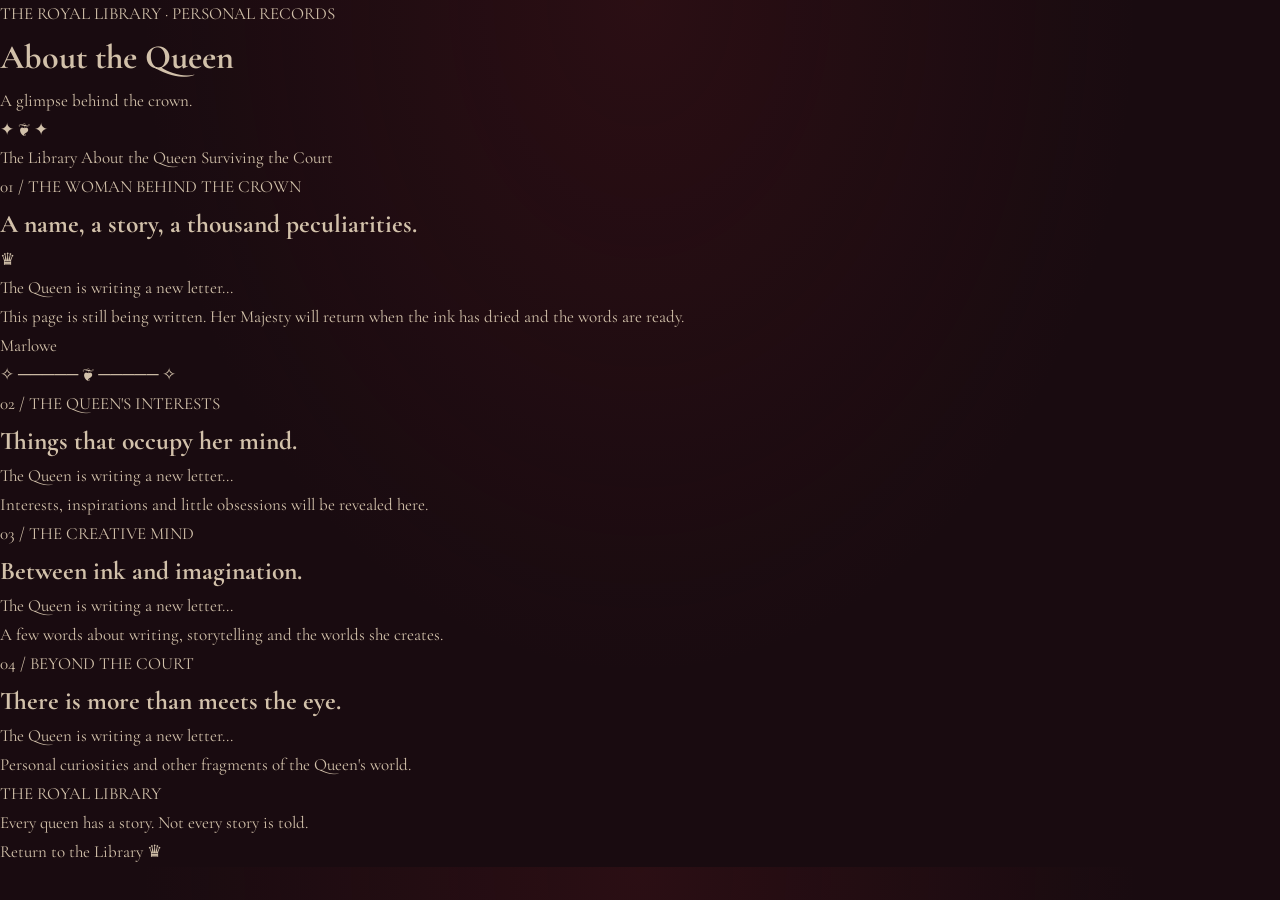
==== about.html @ 5e24bbdb "Update about.html" ====
<!DOCTYPE html>
<html lang="en">
<head>
  <meta charset="UTF-8">
  <meta name="viewport" content="width=device-width, initial-scale=1.0">
  <title>About the Queen | The Royal Library</title>
  <link rel="stylesheet" href="style.css">
</head>

<body>

<main class="royal-page">

  <header class="royal-header">
    <span class="royal-eyebrow">THE ROYAL LIBRARY · PERSONAL RECORDS</span>
    <h1>About the Queen</h1>
    <p>A glimpse behind the crown.</p>
    <span class="royal-ornament">✦ ❦ ✦</span>
  </header>

  <nav class="royal-navigation">
    <a href="index.html">The Library</a>
    <a href="about.html" class="current">About the Queen</a>
    <a href="surviving-the-court.html">Surviving the Court</a>
  </nav>

  <section class="royal-section queen-intro">
    <span class="royal-label">01 / THE WOMAN BEHIND THE CROWN</span>
    <h2>A name, a story, a thousand peculiarities.</h2>

    <div class="royal-letter">
      <span class="letter-mark">♛</span>

      <p class="letter-placeholder">
        The Queen is writing a new letter...
      </p>

      <p class="placeholder-note">
        This page is still being written. Her Majesty will return
        when the ink has dried and the words are ready.
      </p>

      <span class="royal-signature">Marlowe</span>
    </div>
  </section>

  <div class="royal-divider">✧ ───── ❦ ───── ✧</div>

  <section class="royal-section">
    <span class="royal-label">02 / THE QUEEN'S INTERESTS</span>
    <h2>Things that occupy her mind.</h2>

    <div class="royal-placeholder-card">
      <p>The Queen is writing a new letter...</p>
      <span>Interests, inspirations and little obsessions will be revealed here.</span>
    </div>
  </section>

  <section class="royal-section">
    <span class="royal-label">03 / THE CREATIVE MIND</span>
    <h2>Between ink and imagination.</h2>

    <div class="royal-placeholder-card">
      <p>The Queen is writing a new letter...</p>
      <span>A few words about writing, storytelling and the worlds she creates.</span>
    </div>
  </section>

  <section class="royal-section">
    <span class="royal-label">04 / BEYOND THE COURT</span>
    <h2>There is more than meets the eye.</h2>

    <div class="royal-placeholder-card">
      <p>The Queen is writing a new letter...</p>
      <span>Personal curiosities and other fragments of the Queen's world.</span>
    </div>
  </section>

  <footer class="royal-footer">
    <span>THE ROYAL LIBRARY</span>
    <p>Every queen has a story. Not every story is told.</p>
    <a href="index.html">Return to the Library ♛</a>
  </footer>

</main>

</body>
</html>
---- style.css ----
@import url('https://fonts.googleapis.com/css2?family=Cormorant+Garamond:wght@400;500;600;700&family=Playfair+Display:ital,wght@0,500;0,600;0,700;1,500&display=swap');

:root {
  --black: #190b10;
  --dark: #241017;
  --burgundy: #451c25;
  --wine: #6b2935;
  --gold: #c6a46b;
  --antique-gold: #9b7650;
  --parchment: #d2c1aa;
  --muted: #a99685;
  --line: rgba(198, 164, 107, 0.28);
}

* {
  box-sizing: border-box;
  margin: 0;
  padding: 0;
}

html {
  scroll-behavior: smooth;
}

body {
  background:
    radial-gradient(ellipse at top, rgba(105, 25, 32, 0.22), transparent 55%),
    var(--black);
  color: var(--parchment);
  font-family: 'Cormorant Garamond', Georgia, serif;
  font-size: 17px;
  line-height: 1.7;
}

a {
  color: inherit;
  text-decoration: none;
}

.page-frame {
  width: min(1120px, calc(100% - 40px));
  margin: 0 auto;
  border-left: 1px solid rgba(198, 164, 107, 0.08);
  border-right: 1px solid rgba(198, 164, 107, 0.08);
  min-height: 100vh;
}

/* HEADER */

.site-header {
  min-height: 76px;
  padding: 18px 5%;
  display: flex;
  justify-content: space-between;
  align-items: center;
  border-bottom: 1px solid var(--line);
  gap: 20px;
}

.brand {
  display: flex;
  align-items: center;
  gap: 10px;
  color: var(--gold);
  font-family: 'Playfair Display', serif;
  font-size: 12px;
  letter-spacing: 2px;
}

.brand-symbol {
  font-size: 24px;
}

.main-nav {
  display: flex;
  align-items: center;
  gap: 28px;
}

.main-nav a {
  color: var(--muted);
  font-size: 13px;
  letter-spacing: 1px;
  transition: color 0.25s ease;
}

.main-nav a:hover {
  color: var(--gold);
}

.menu-toggle {
  display: none;
  background: none;
  border: 1px solid var(--line);
  color: var(--gold);
  padding: 5px 10px;
  font-size: 18px;
  cursor: pointer;
}

/* HERO */

.hero {
  text-align: center;
  padding: 110px 24px 95px;
  background:
    linear-gradient(rgba(25, 11, 16, 0.35), rgba(25, 11, 16, 0.9)),
    radial-gradient(ellipse at center, #54212d 0%, #241017 55%, #190b10 100%);
  border-bottom: 1px solid var(--line);
}

.hero-ornament {
  color: var(--gold);
  font-size: 27px;
  margin-bottom: 18px;
}

.eyebrow {
  color: var(--antique-gold);
  font-size: 10px;
  letter-spacing: 3px;
  text-transform: uppercase;
}

.hero h1 {
  color: var(--parchment);
  font-family: 'Playfair Display', Georgia, serif;
  font-size: clamp(42px, 8vw, 76px);
  font-weight: 500;
  line-height: 1.2;
  margin: 18px 0;
}

.hero h1 span {
  color: var(--gold);
  font-style: italic;
}

.ornamental-divider {
  display: flex;
  align-items: center;
  justify-content: center;
  gap: 15px;
  color: var(--gold);
  margin: 22px auto;
}

.ornamental-divider span {
  width: 65px;
  height: 1px;
  background: var(--antique-gold);
}

.hero-description {
  max-width: 490px;
  margin: 0 auto 28px;
  color: var(--muted);
  font-size: 19px;
  font-style: italic;
}

.gold-button {
  display: inline-block;
  padding: 11px 25px;
  border: 1px solid var(--antique-gold);
  color: var(--gold);
  font-size: 11px;
  letter-spacing: 2px;
  text-transform: uppercase;
  transition: all 0.3s ease;
}

.gold-button:hover {
  background: var(--burgundy);
  border-color: var(--gold);
}

.hero-footnote {
  margin-top: 48px;
  color: var(--antique-gold);
  font-size: 9px;
  letter-spacing: 3px;
}

/* GENERAL SECTIONS */

.intro-section,
.collections-section {
  padding: 85px 7%;
}

.section-heading {
  text-align: center;
  margin-bottom: 32px;
}

.section-heading h2 {
  color: var(--parchment);
  font-family: 'Playfair Display', Georgia, serif;
  font-size: clamp(30px, 5vw, 43px);
  font-weight: 500;
  margin-top: 10px;
}

.section-heading h2 em {
  color: var(--gold);
}

.section-heading > p {
  color: var(--muted);
  font-size: 15px;
  font-style: italic;
  margin-top: 8px;
}

.intro-copy {
  max-width: 660px;
  margin: 0 auto 16px;
  text-align: center;
  font-size: 18px;
}

.muted-copy {
  color: var(--muted);
  font-size: 16px;
  font-style: italic;
}

.collections-section {
  border-top: 1px solid var(--line);
  background: rgba(69, 28, 37, 0.09);
}

.collection-grid {
  display: grid;
  grid-template-columns: repeat(2, minmax(0, 1fr));
  gap: 35px;
  max-width: 850px;
  margin: 45px auto 0;
}

.collection-card {
  background: rgba(36, 16, 23, 0.85);
  border: 1px solid var(--line);
  transition: transform 0.3s ease, border-color 0.3s ease;
}

.collection-card:hover {
  transform: translateY(-5px);
  border-color: var(--antique-gold);
}

.cover-link {
  display: block;
  padding: 15px 15px 0;
}

.collection-cover {
  position: relative;
  overflow: hidden;
  aspect-ratio: 4 / 5;
  background: linear-gradient(145deg, #5b2631, #1b0c12 75%);
  border: 1px solid rgba(198, 164, 107, 0.45);
}

.moon-cover {
  background: linear-gradient(145deg, #283040, #241017 75%);
}

.collection-cover img {
  position: absolute;
  inset: 0;
  width: 100%;
  height: 100%;
  object-fit: cover;
  z-index: 2;
}

.cover-placeholder {
  position: absolute;
  inset: 0;
  display: flex;
  flex-direction: column;
  align-items: center;
  justify-content: center;
  text-align: center;
  padding: 20px;
  border: 1px solid rgba(198, 164, 107, 0.22);
  margin: 12px;
}

.cover-ornament {
  color: var(--gold);
  font-size: 27px;
}

.cover-small {
  color: var(--antique-gold);
  font-size: 10px;
  letter-spacing: 4px;
  margin: 20px 0 12px;
}

.cover-title {
  color: var(--parchment);
  font-family: 'Playfair Display', Georgia, serif;
  font-size: clamp(25px, 4vw, 38px);
  line-height: 1.2;
}

.collection-info {
  padding: 22px 23px 25px;
}

.collection-number {
  color: var(--antique-gold);
  font-size: 9px;
  letter-spacing: 2px;
}

.collection-info h3 {
  color: var(--gold);
  font-family: 'Playfair Display', Georgia, serif;
  font-size: 23px;
  font-weight: 500;
  margin: 8px 0;
}

.collection-info p {
  color: var(--muted);
  font-size: 15px;
  min-height: 76px;
}

.text-link {
  display: inline-block;
  margin-top: 18px;
  color: var(--gold);
  font-size: 11px;
  letter-spacing: 1.5px;
  text-transform: uppercase;
}

.text-link span {
  display: inline-block;
  margin-left: 5px;
  transition: transform 0.2s ease;
}

.text-link:hover span {
  transform: translateX(5px);
}

/* CLOSING NOTE */

.archive-note {
  margin: 0 7% 75px;
  padding: 35px 25px;
  text-align: center;
  border-top: 1px solid var(--line);
  border-bottom: 1px solid var(--line);
}

.archive-note p {
  max-width: 600px;
  margin: 15px auto;
  color: var(--muted);
  font-size: 18px;
  font-style: italic;
}

.signature {
  display: block;
  color: var(--gold);
  font-size: 14px;
}

/* FOOTER */

.site-footer {
  padding: 35px 20px;
  border-top: 1px solid var(--line);
  text-align: center;
  background: rgba(0, 0, 0, 0.15);
}

.footer-symbol {
  color: var(--gold);
  font-size: 27px;
}

.site-footer p {
  color: var(--gold);
  font-family: 'Playfair Display', serif;
  font-size: 12px;
  letter-spacing: 3px;
  margin: 7px 0;
}

.site-footer span {
  display: block;
  color: var(--muted);
  font-style: italic;
  font-size: 14px;
}

.site-footer small {
  display: block;
  margin-top: 20px;
  color: var(--antique-gold);
  font-size: 9px;
  letter-spacing: 2px;
}

/* RESPONSIVE */

@media (max-width: 700px) {
  .page-frame {
    width: 100%;
    border: none;
  }

  .site-header {
    position: relative;
    flex-wrap: wrap;
  }

  .menu-toggle {
    display: block;
  }

  .main-nav {
    display: none;
    width: 100%;
    flex-direction: column;
    align-items: flex-start;
    gap: 15px;
    padding: 15px 0 5px;
  }

  .main-nav.open {
    display: flex;
  }

  .hero {
    padding: 80px 20px 65px;
  }

  .intro-section,
  .collections-section {
    padding: 60px 7%;
  }

  .collection-grid {
    grid-template-columns: 1fr;
    max-width: 390px;
    gap: 25px;
  }

  .collection-info p {
    min-height: auto;
  }
}

/* INDIVIDUAL SERIES PAGES */

.series-hero {
  display: grid;
  grid-template-columns: minmax(220px, 0.8fr) 1.2fr;
  align-items: center;
  gap: 55px;
  padding: 75px 9%;
  border-bottom: 1px solid var(--line);
  background: radial-gradient(ellipse at left, rgba(105, 25, 32, 0.22), transparent 70%);
}

.series-cover {
  position: relative;
  aspect-ratio: 3 / 4;
  max-width: 320px;
  width: 100%;
  background: linear-gradient(145deg, #5b2631, #190b10);
  border: 1px solid var(--antique-gold);
  padding: 12px;
  margin: 0 auto;
  overflow: hidden;
}

.series-cover img {
  position: absolute;
  inset: 12px;
  width: calc(100% - 24px);
  height: calc(100% - 24px);
  object-fit: cover;
  z-index: 2;
}

.series-cover-placeholder {
  position: absolute;
  inset: 12px;
  border: 1px solid rgba(198, 164, 107, 0.4);
  display: flex;
  flex-direction: column;
  align-items: center;
  justify-content: center;
  text-align: center;
  padding: 20px;
}

.series-cover-placeholder span {
  color: var(--gold);
  font-size: 26px;
}

.series-cover-placeholder p {
  color: var(--antique-gold);
  letter-spacing: 4px;
  font-size: 10px;
  margin: 25px 0 12px;
}

.series-cover-placeholder h1 {
  color: var(--parchment);
  font-family: 'Playfair Display', serif;
  font-size: clamp(28px, 4vw, 43px);
  line-height: 1.2;
  font-weight: 500;
}

.series-hero-info h2 {
  color: var(--parchment);
  font-family: 'Playfair Display', serif;
  font-size: clamp(34px, 5vw, 50px);
  font-weight: 500;
  line-height: 1.2;
  margin: 14px 0;
}

.series-hero-info h2 em {
  color: var(--gold);
}

.left-divider {
  justify-content: flex-start;
  margin: 22px 0;
}

.series-tagline {
  color: var(--gold);
  font-size: 20px;
  font-style: italic;
  margin-bottom: 15px;
}

.series-hero-info > p:not(.series-tagline) {
  color: var(--muted);
  font-size: 17px;
}

.series-meta {
  border-top: 1px solid var(--line);
  border-bottom: 1px solid var(--line);
  padding: 12px 0;
  margin: 24px 0 10px;
  color: var(--parchment);
  font-size: 13px;
}

.series-meta span {
  display: block;
  color: var(--antique-gold);
  font-size: 9px;
  letter-spacing: 2px;
  margin-bottom: 5px;
}

.lore-section {
  padding: 80px 9%;
  border-bottom: 1px solid var(--line);
}

.lore-content {
  max-width: 740px;
  margin: 0 auto;
}

.lore-content h3 {
  color: var(--gold);
  font-family: 'Playfair Display', serif;
  font-size: 24px;
  font-weight: 500;
  margin: 35px 0 12px;
}

.lore-content p {
  color: var(--parchment);
  margin-bottom: 17px;
  font-size: 17px;
}

.lore-content blockquote {
  border-left: 2px solid var(--antique-gold);
  margin: 35px 0;
  padding: 15px 22px;
  color: var(--gold);
  font-size: 20px;
  font-style: italic;
  background: rgba(105, 25, 32, 0.12);
}

.lore-list {
  padding-left: 22px;
  color: var(--muted);
}

.lore-list li {
  margin-bottom: 8px;
}

.characters-section {
  padding: 80px 8%;
  border-bottom: 1px solid var(--line);
}

.character-grid {
  display: grid;
  grid-template-columns: repeat(2, minmax(0, 1fr));
  gap: 25px;
  max-width: 760px;
  margin: 40px auto 0;
}

.character-card {
  display: grid;
  grid-template-columns: 110px 1fr;
  gap: 16px;
  padding: 15px;
  border: 1px solid var(--line);
  background: rgba(36, 16, 23, 0.7);
}

.character-image {
  position: relative;
  min-height: 150px;
  background: linear-gradient(145deg, #54212d, #190b10);
  border: 1px solid var(--antique-gold);
  display: flex;
  align-items: center;
  justify-content: center;
  overflow: hidden;
}

.character-image img {
  position: absolute;
  inset: 0;
  width: 100%;
  height: 100%;
  object-fit: cover;
  z-index: 2;
}

.character-image span {
  color: var(--gold);
  font-size: 28px;
}

.character-details h3 {
  color: var(--gold);
  font-family: 'Playfair Display', serif;
  font-size: 19px;
  font-weight: 500;
  margin: 5px 0;
}

.character-details p {
  color: var(--muted);
  font-size: 14px;
  line-height: 1.5;
}

.character-details .text-link {
  font-size: 9px;
  margin-top: 10px;
}

.back-to-library {
  padding: 45px 20px;
  text-align: center;
}

@media (max-width: 750px) {
  .series-hero {
    grid-template-columns: 1fr;
    gap: 35px;
    padding: 55px 8%;
  }

  .series-cover {
    max-width: 260px;
  }

  .series-hero-info {
    text-align: center;
  }

  .left-divider {
    justify-content: center;
  }

  .character-grid {
    grid-template-columns: 1fr;
  }
}

@media (max-width: 420px) {
  .character-card {
    grid-template-columns: 90px 1fr;
    gap: 12px;
    padding: 10px;
  }
}
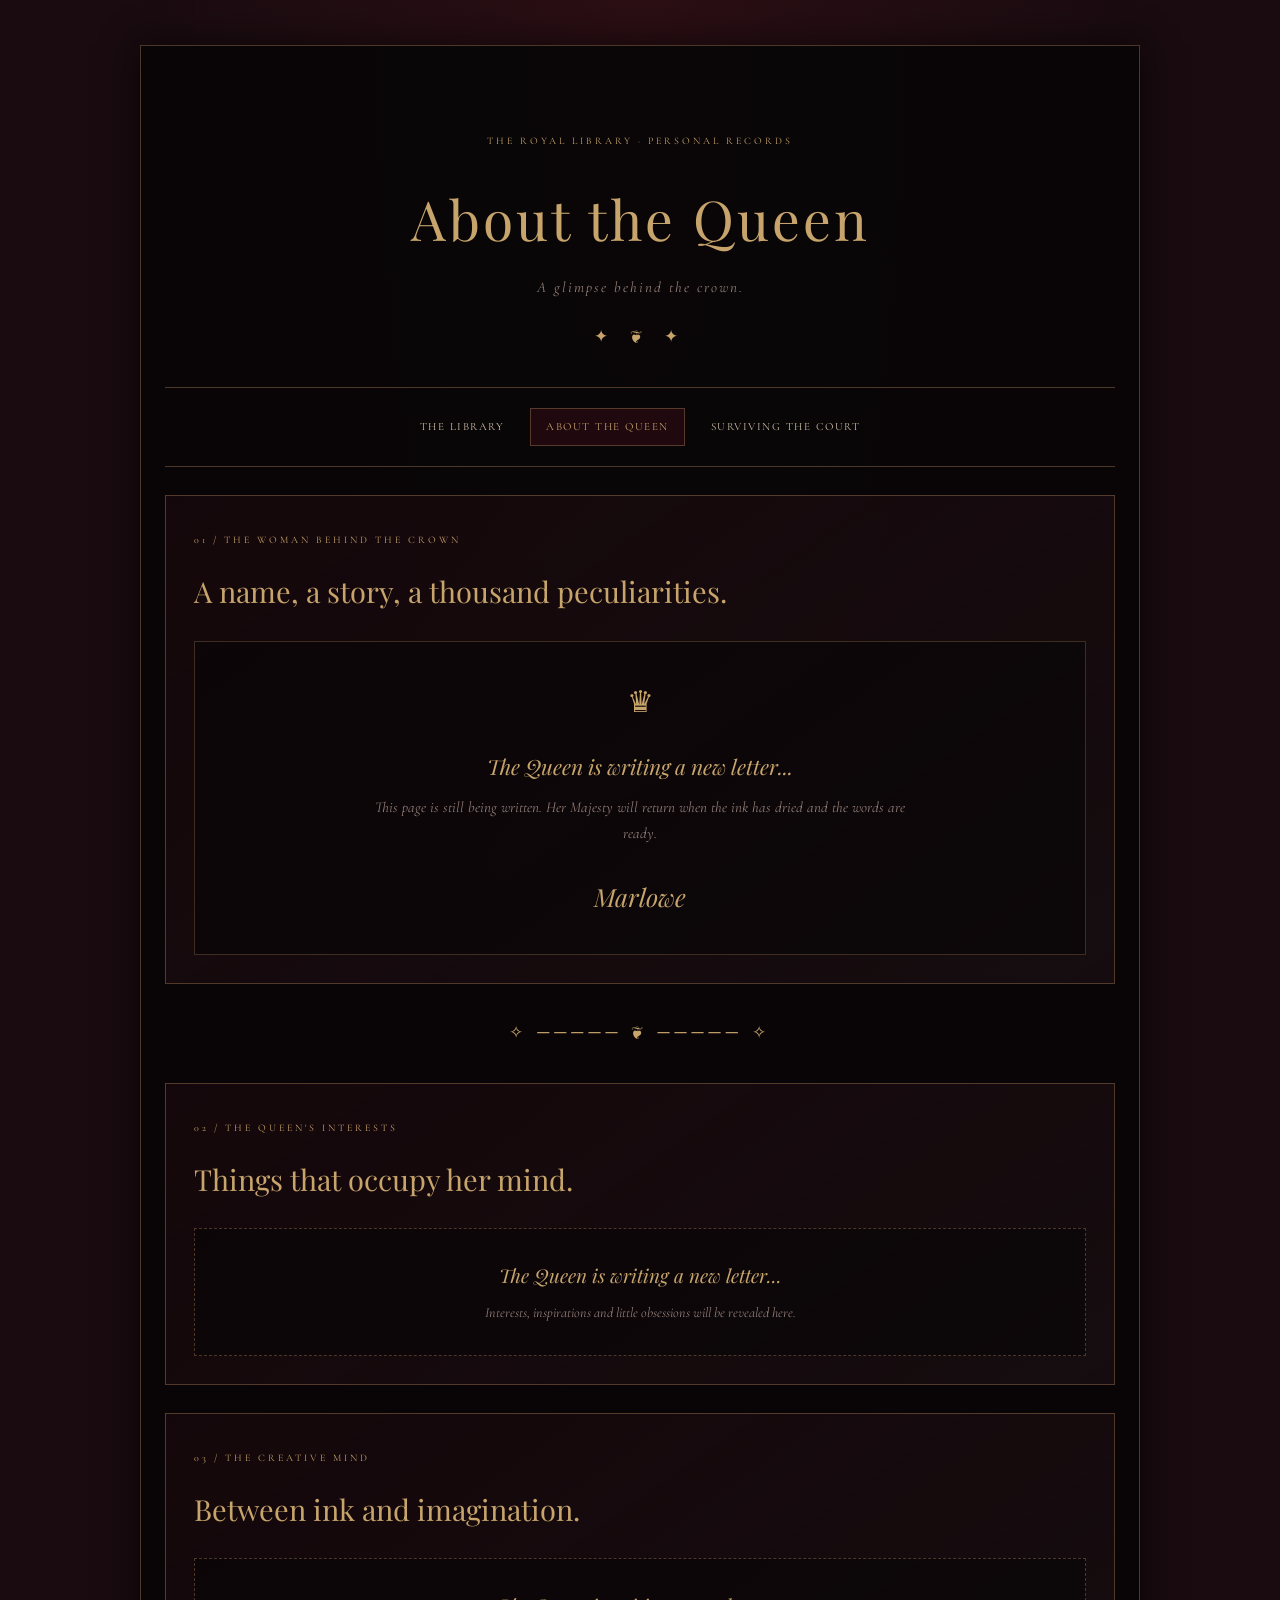
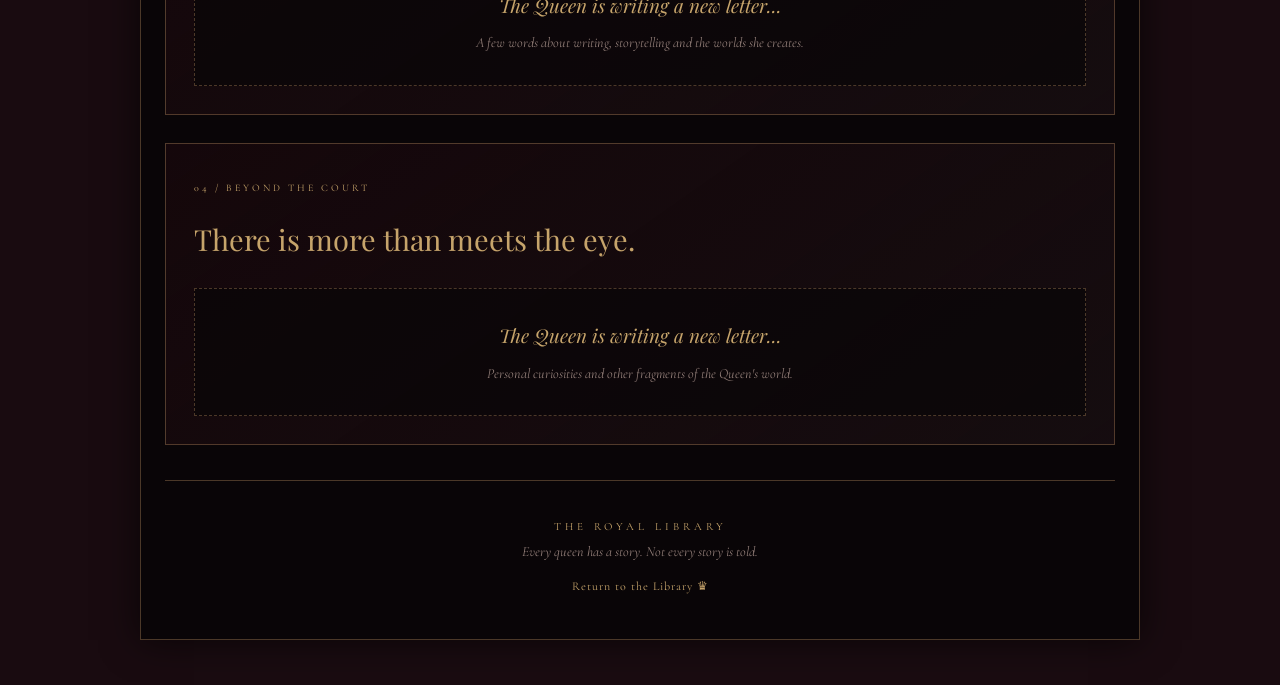
==== commit b6df54e4: "Update about.html" ====
--- a/about.html
+++ b/about.html
@@ -1,4 +1,3 @@
-
 <!DOCTYPE html>
 <html lang="en">
 <head>
--- a/style.css
+++ b/style.css
@@ -721,3 +721,248 @@
   }
 }
 
+
+/* =========================================
+   ROYAL LIBRARY — ADDITIONAL PAGES
+   About the Queen & Surviving the Court
+========================================= */
+
+.royal-page {
+  --royal-bg: #090607;
+  --royal-card: #160d10;
+  --royal-wine: #4a101b;
+  --royal-border: rgba(155, 118, 80, 0.45);
+  --royal-gold: #c6a46b;
+  --royal-text: #d2c1aa;
+  --royal-muted: #927e78;
+
+  max-width: 1000px;
+  width: 92%;
+  margin: 45px auto;
+  padding: 24px;
+  background: rgba(9, 6, 7, 0.96);
+  border: 1px solid var(--royal-border);
+  box-shadow: 0 0 35px rgba(0, 0, 0, 0.65);
+  color: var(--royal-text);
+  font-family: "Cormorant Garamond", Georgia, serif;
+}
+
+.royal-header {
+  text-align: center;
+  padding: 55px 15px 35px;
+  border-bottom: 1px solid var(--royal-border);
+}
+
+.royal-eyebrow,
+.royal-label {
+  color: var(--royal-gold);
+  font-size: 10px;
+  letter-spacing: 3px;
+  text-transform: uppercase;
+}
+
+.royal-header h1 {
+  color: var(--royal-gold);
+  font-family: "Playfair Display", Georgia, serif;
+  font-size: clamp(32px, 6vw, 55px);
+  font-weight: 400;
+  letter-spacing: 3px;
+  margin: 18px 0 10px;
+}
+
+.royal-header > p {
+  color: var(--royal-muted);
+  font-size: 15px;
+  font-style: italic;
+  letter-spacing: 2px;
+}
+
+.royal-ornament {
+  display: block;
+  margin-top: 22px;
+  color: var(--royal-gold);
+  letter-spacing: 9px;
+}
+
+.royal-navigation {
+  display: flex;
+  justify-content: center;
+  flex-wrap: wrap;
+  gap: 10px;
+  padding: 20px 5px;
+  border-bottom: 1px solid var(--royal-border);
+}
+
+.royal-navigation a {
+  padding: 9px 15px;
+  color: var(--royal-text);
+  border: 1px solid transparent;
+  font-size: 11px;
+  letter-spacing: 1.5px;
+  text-transform: uppercase;
+  text-decoration: none;
+  transition: 0.3s ease;
+}
+
+.royal-navigation a:hover,
+.royal-navigation a.current {
+  color: var(--royal-gold);
+  border-color: var(--royal-border);
+  background: rgba(74, 16, 27, 0.35);
+}
+
+.royal-section {
+  margin: 28px 0;
+  padding: 28px;
+  background: linear-gradient(
+    145deg,
+    rgba(74, 16, 27, 0.18),
+    rgba(22, 13, 16, 0.92)
+  );
+  border: 1px solid var(--royal-border);
+}
+
+.royal-section h2 {
+  color: var(--royal-gold);
+  font-family: "Playfair Display", Georgia, serif;
+  font-size: clamp(21px, 4vw, 29px);
+  font-weight: 400;
+  margin: 14px 0 24px;
+}
+
+.royal-letter {
+  position: relative;
+  padding: 35px 25px;
+  border: 1px solid rgba(155, 118, 80, 0.35);
+  background: rgba(9, 6, 7, 0.65);
+  text-align: center;
+}
+
+.letter-mark {
+  display: block;
+  color: var(--royal-gold);
+  font-size: 30px;
+  margin-bottom: 22px;
+}
+
+.letter-placeholder {
+  color: var(--royal-gold);
+  font-family: "Playfair Display", Georgia, serif;
+  font-size: 21px;
+  font-style: italic;
+  line-height: 1.6;
+}
+
+.placeholder-note {
+  max-width: 550px;
+  margin: 12px auto;
+  color: var(--royal-muted);
+  font-size: 15px;
+  font-style: italic;
+  line-height: 1.7;
+}
+
+.royal-signature {
+  display: block;
+  margin-top: 30px;
+  color: var(--royal-gold);
+  font-family: "Playfair Display", Georgia, serif;
+  font-size: 25px;
+  font-style: italic;
+}
+
+.royal-placeholder-card {
+  padding: 30px 20px;
+  text-align: center;
+  background: rgba(9, 6, 7, 0.65);
+  border: 1px dashed var(--royal-border);
+}
+
+.royal-placeholder-card p {
+  color: var(--royal-gold);
+  font-family: "Playfair Display", Georgia, serif;
+  font-size: 19px;
+  font-style: italic;
+}
+
+.royal-placeholder-card span {
+  display: block;
+  margin-top: 10px;
+  color: var(--royal-muted);
+  font-size: 14px;
+  font-style: italic;
+}
+
+.royal-divider {
+  margin: 35px 0;
+  color: var(--royal-gold);
+  text-align: center;
+  letter-spacing: 5px;
+}
+
+.final-warning {
+  border-color: rgba(155, 40, 50, 0.45);
+}
+
+.royal-footer {
+  padding: 30px 10px 15px;
+  margin-top: 35px;
+  border-top: 1px solid var(--royal-border);
+  text-align: center;
+}
+
+.royal-footer span {
+  color: var(--royal-gold);
+  font-size: 11px;
+  letter-spacing: 4px;
+}
+
+.royal-footer p {
+  color: var(--royal-muted);
+  font-size: 14px;
+  font-style: italic;
+}
+
+.royal-footer a {
+  display: inline-block;
+  margin-top: 12px;
+  color: var(--royal-gold);
+  font-size: 12px;
+  text-decoration: none;
+  letter-spacing: 1px;
+  transition: 0.3s ease;
+}
+
+.royal-footer a:hover {
+  color: var(--royal-text);
+  text-shadow: 0 0 10px rgba(198, 164, 107, 0.4);
+}
+
+@media (max-width: 600px) {
+  .royal-page {
+    width: 96%;
+    margin: 20px auto;
+    padding: 10px;
+  }
+
+  .royal-header {
+    padding: 35px 10px 25px;
+  }
+
+  .royal-section {
+    padding: 18px 14px;
+  }
+
+  .royal-letter {
+    padding: 25px 14px;
+  }
+
+  .royal-navigation {
+    gap: 4px;
+  }
+
+  .royal-navigation a {
+    padding: 8px;
+    font-size: 9px;
+  }
+}
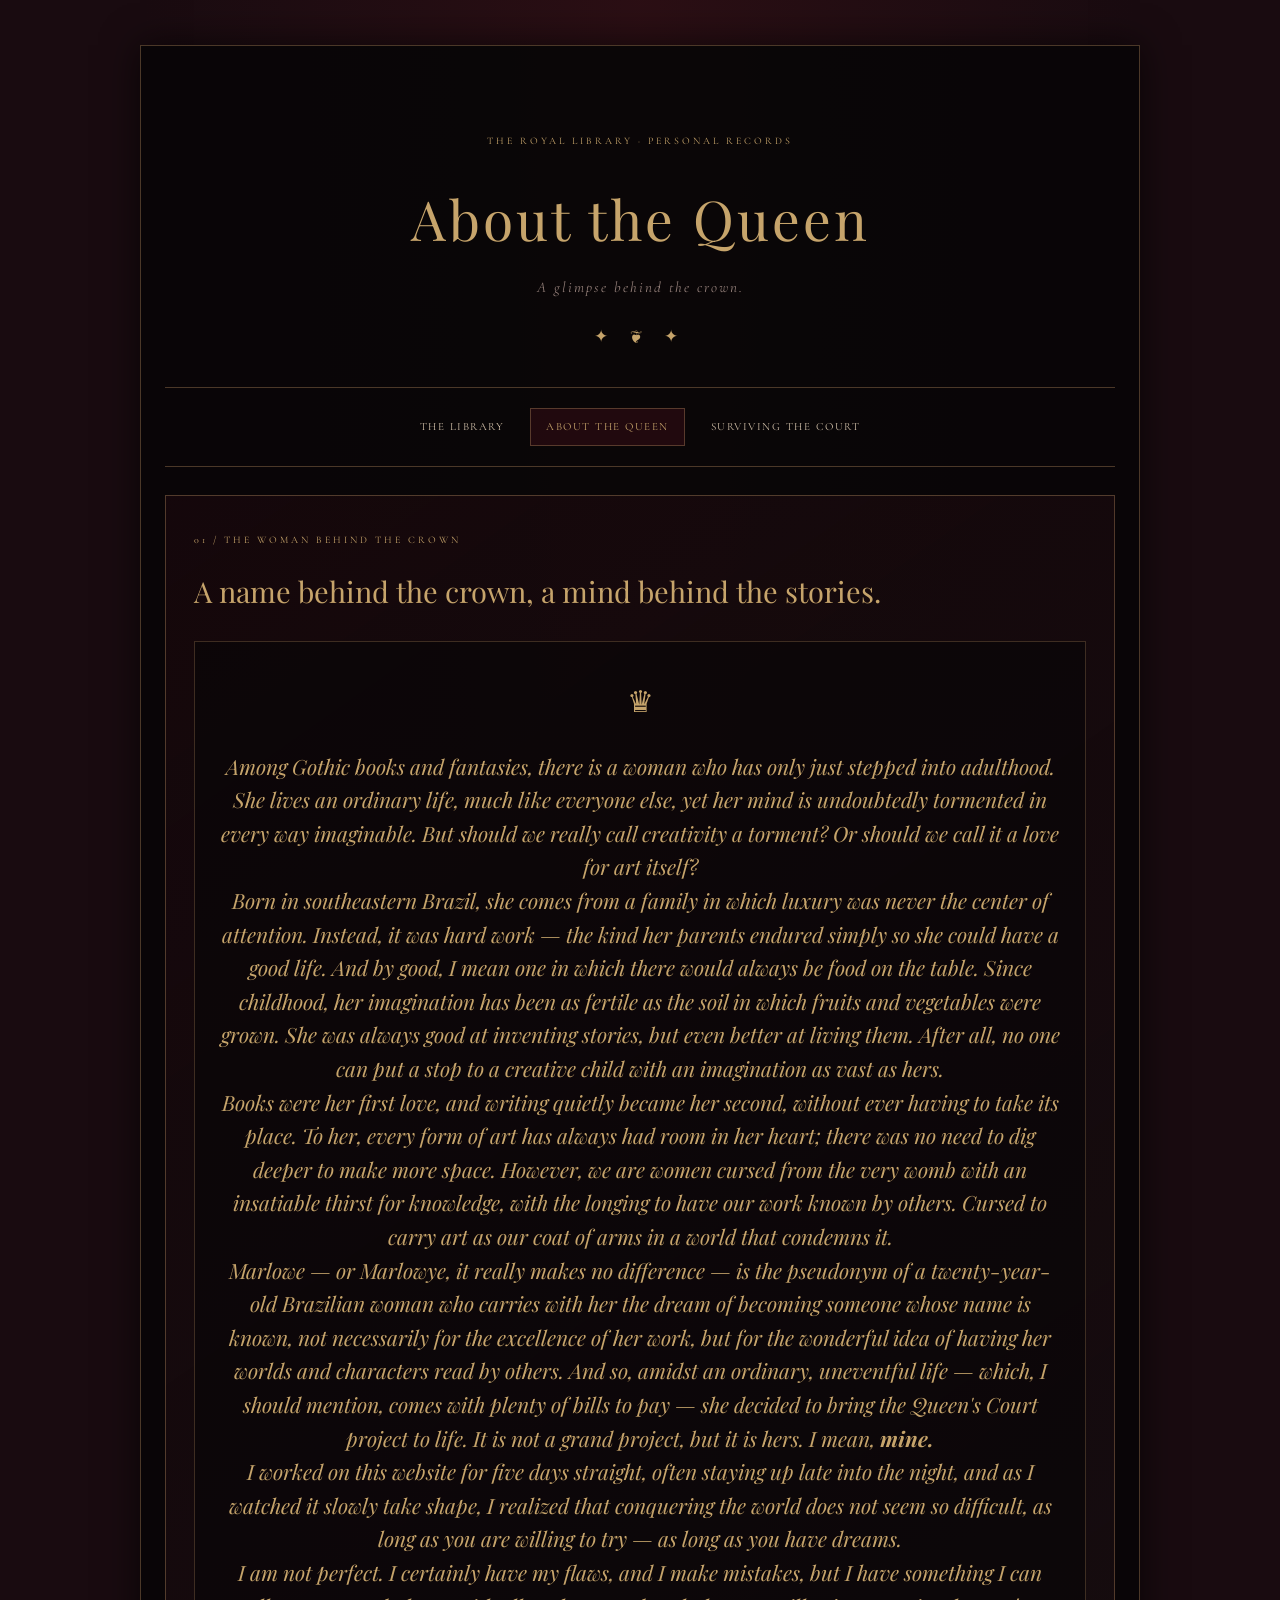
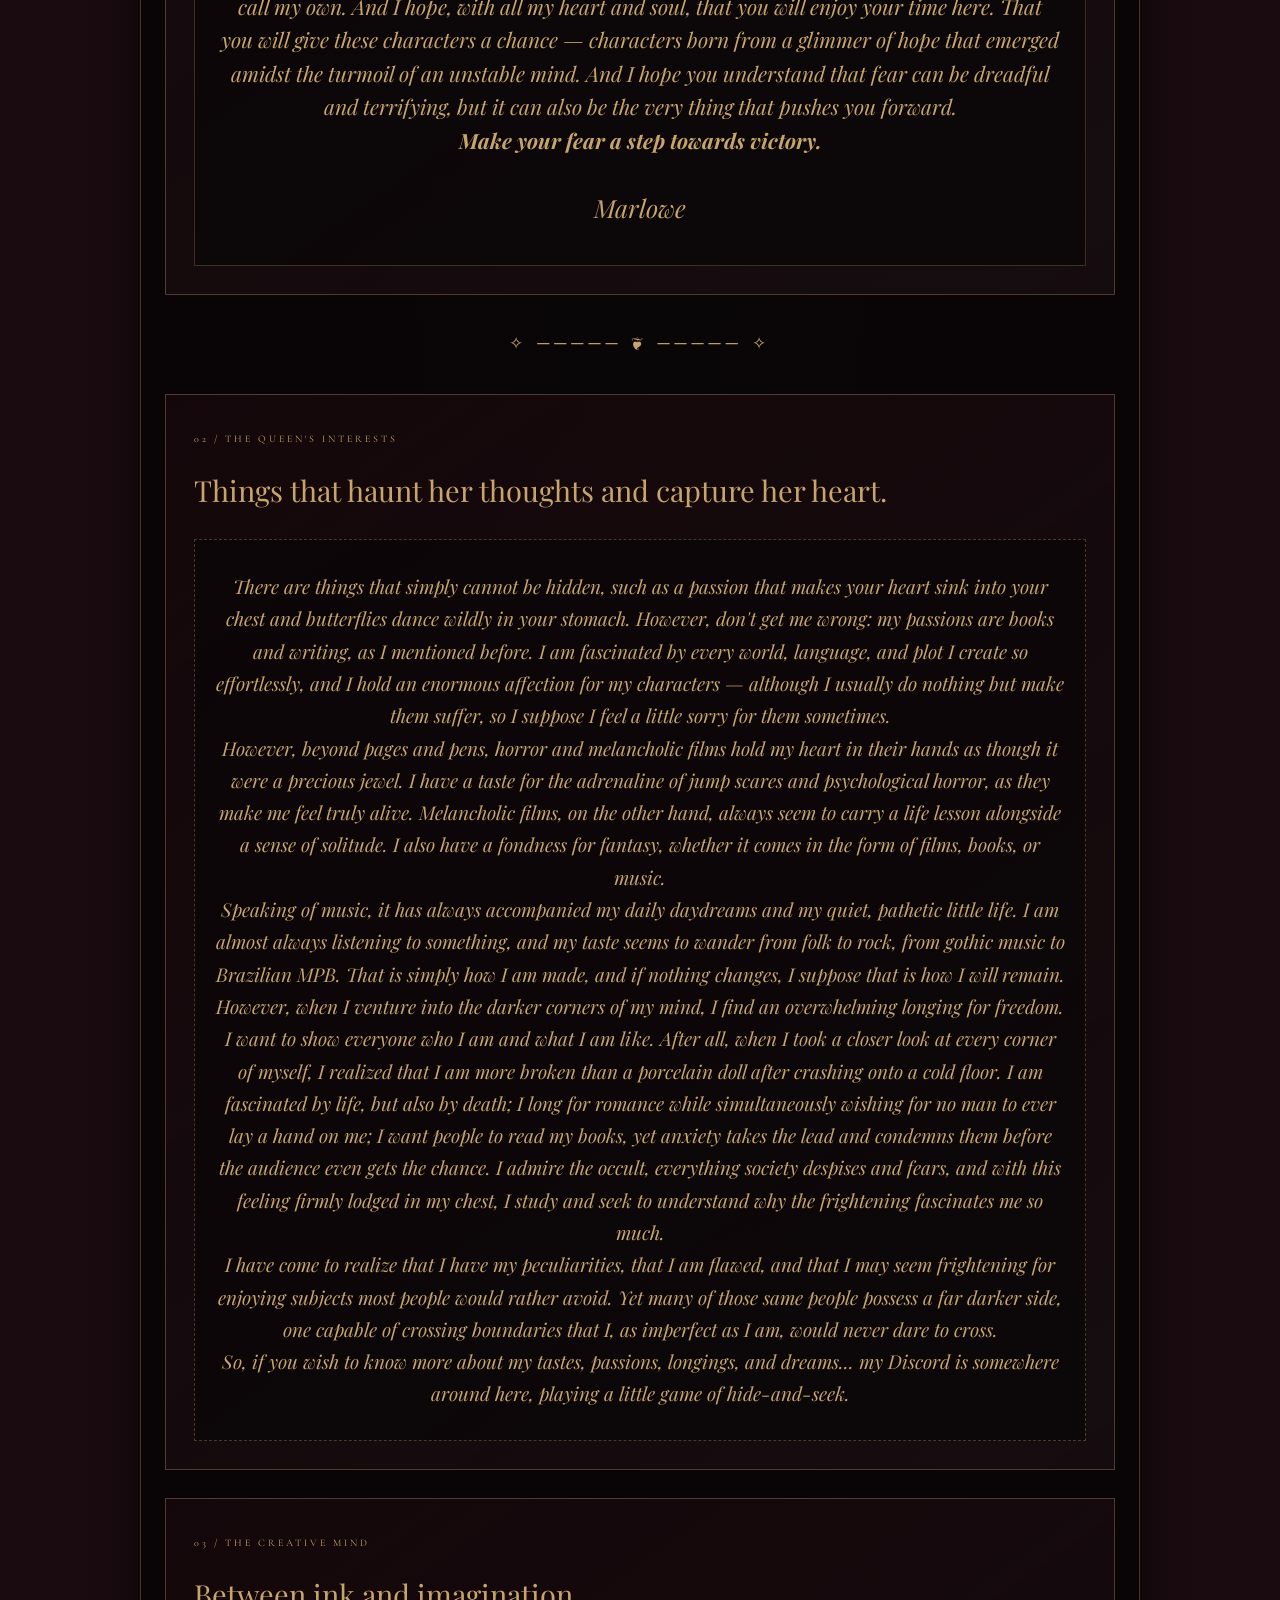
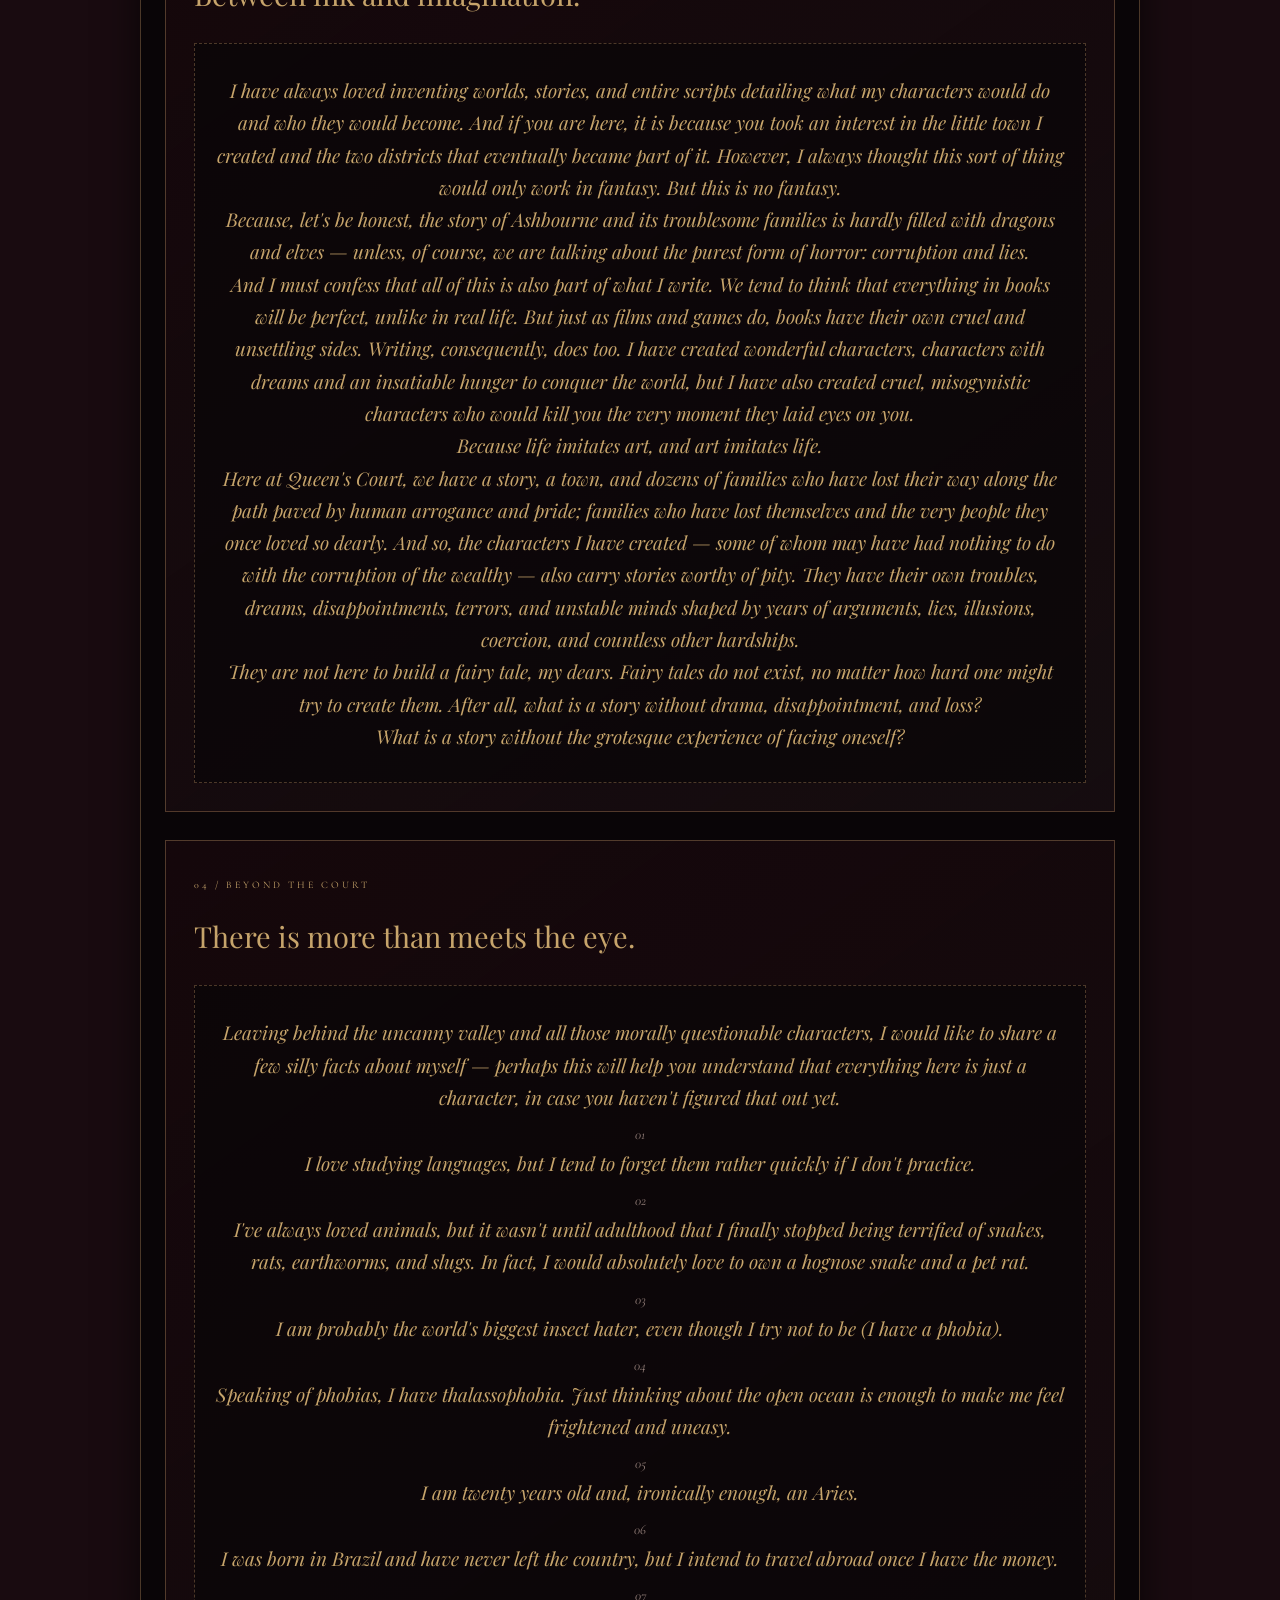
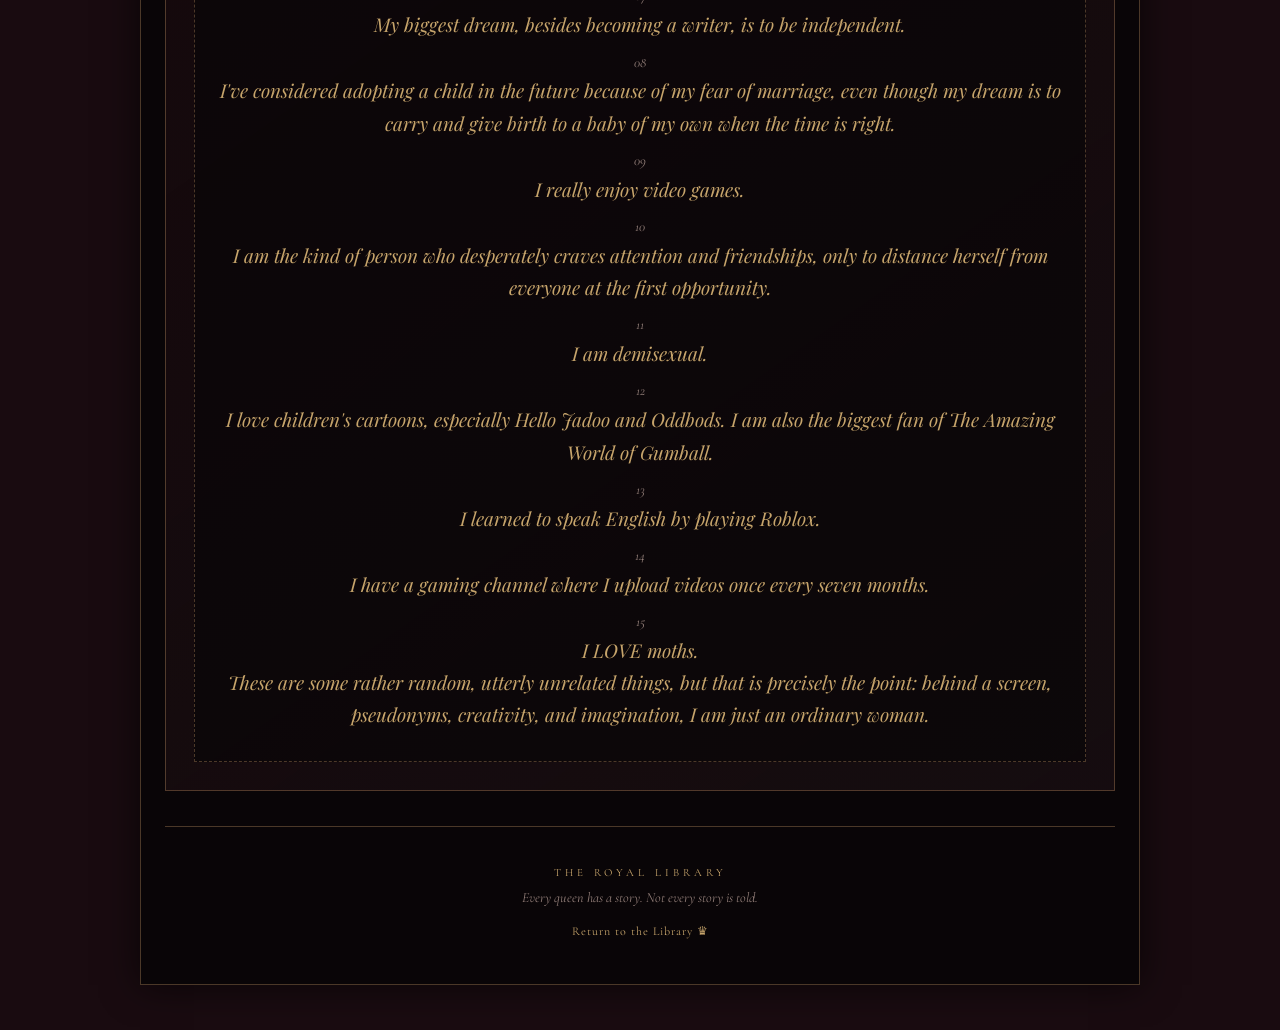
==== commit a179d20d: "Update about.html" ====
--- a/about.html
+++ b/about.html
@@ -26,18 +26,37 @@
 
   <section class="royal-section queen-intro">
     <span class="royal-label">01 / THE WOMAN BEHIND THE CROWN</span>
-    <h2>A name, a story, a thousand peculiarities.</h2>
+    <h2>A name behind the crown, a mind behind the stories.</h2>
 
     <div class="royal-letter">
       <span class="letter-mark">♛</span>
 
       <p class="letter-placeholder">
-        The Queen is writing a new letter...
-      </p>
-
-      <p class="placeholder-note">
-        This page is still being written. Her Majesty will return
-        when the ink has dried and the words are ready.
+        Among Gothic books and fantasies, there is a woman who has only just stepped into adulthood. She lives an ordinary life, much like everyone else, yet her mind is undoubtedly tormented in every way imaginable. But should we really call creativity a torment? Or should we call it a love for art itself?
+      </p>
+
+      <p class="letter-placeholder">
+        Born in southeastern Brazil, she comes from a family in which luxury was never the center of attention. Instead, it was hard work — the kind her parents endured simply so she could have a good life. And by good, I mean one in which there would always be food on the table. Since childhood, her imagination has been as fertile as the soil in which fruits and vegetables were grown. She was always good at inventing stories, but even better at living them. After all, no one can put a stop to a creative child with an imagination as vast as hers.
+      </p>
+
+      <p class="letter-placeholder">
+        Books were her first love, and writing quietly became her second, without ever having to take its place. To her, every form of art has always had room in her heart; there was no need to dig deeper to make more space. However, we are women cursed from the very womb with an insatiable thirst for knowledge, with the longing to have our work known by others. Cursed to carry art as our coat of arms in a world that condemns it.
+      </p>
+
+      <p class="letter-placeholder">
+        Marlowe — or Marlowye, it really makes no difference — is the pseudonym of a twenty-year-old Brazilian woman who carries with her the dream of becoming someone whose name is known, not necessarily for the excellence of her work, but for the wonderful idea of having her worlds and characters read by others. And so, amidst an ordinary, uneventful life — which, I should mention, comes with plenty of bills to pay — she decided to bring the Queen's Court project to life. It is not a grand project, but it is hers. I mean, <strong>mine.</strong>
+      </p>
+
+      <p class="letter-placeholder">
+        I worked on this website for five days straight, often staying up late into the night, and as I watched it slowly take shape, I realized that conquering the world does not seem so difficult, as long as you are willing to try — as long as you have dreams.
+      </p>
+
+      <p class="letter-placeholder">
+        I am not perfect. I certainly have my flaws, and I make mistakes, but I have something I can call my own. And I hope, with all my heart and soul, that you will enjoy your time here. That you will give these characters a chance — characters born from a glimmer of hope that emerged amidst the turmoil of an unstable mind. And I hope you understand that fear can be dreadful and terrifying, but it can also be the very thing that pushes you forward.
+      </p>
+
+      <p class="letter-placeholder">
+        <strong>Make your fear a step towards victory.</strong>
       </p>
 
       <span class="royal-signature">Marlowe</span>
@@ -48,11 +67,31 @@
 
   <section class="royal-section">
     <span class="royal-label">02 / THE QUEEN'S INTERESTS</span>
-    <h2>Things that occupy her mind.</h2>
+    <h2>Things that haunt her thoughts and capture her heart.</h2>
 
     <div class="royal-placeholder-card">
-      <p>The Queen is writing a new letter...</p>
-      <span>Interests, inspirations and little obsessions will be revealed here.</span>
+      <p>There are things that simply cannot be hidden, such as a passion that makes your heart sink into your chest and butterflies dance wildly in your stomach. However, don't get me wrong: my passions are books and writing, as I mentioned before. I am fascinated by every world, language, and plot I create so effortlessly, and I hold an enormous affection for my characters — although I usually do nothing but make them suffer, so I suppose I feel a little sorry for them sometimes.
+      </p>
+
+      <p>
+        However, beyond pages and pens, horror and melancholic films hold my heart in their hands as though it were a precious jewel. I have a taste for the adrenaline of jump scares and psychological horror, as they make me feel truly alive. Melancholic films, on the other hand, always seem to carry a life lesson alongside a sense of solitude. I also have a fondness for fantasy, whether it comes in the form of films, books, or music.
+      </p>
+
+      <p>
+        Speaking of music, it has always accompanied my daily daydreams and my quiet, pathetic little life. I am almost always listening to something, and my taste seems to wander from folk to rock, from gothic music to Brazilian MPB. That is simply how I am made, and if nothing changes, I suppose that is how I will remain.
+      </p>
+
+      <p>
+        However, when I venture into the darker corners of my mind, I find an overwhelming longing for freedom. I want to show everyone who I am and what I am like. After all, when I took a closer look at every corner of myself, I realized that I am more broken than a porcelain doll after crashing onto a cold floor. I am fascinated by life, but also by death; I long for romance while simultaneously wishing for no man to ever lay a hand on me; I want people to read my books, yet anxiety takes the lead and condemns them before the audience even gets the chance. I admire the occult, everything society despises and fears, and with this feeling firmly lodged in my chest, I study and seek to understand why the frightening fascinates me so much.
+      </p>
+
+      <p>
+        I have come to realize that I have my peculiarities, that I am flawed, and that I may seem frightening for enjoying subjects most people would rather avoid. Yet many of those same people possess a far darker side, one capable of crossing boundaries that I, as imperfect as I am, would never dare to cross.
+      </p>
+
+      <p>
+        So, if you wish to know more about my tastes, passions, longings, and dreams... my Discord is somewhere around here, playing a little game of hide-and-seek.
+      </p>
     </div>
   </section>
 
@@ -61,8 +100,31 @@
     <h2>Between ink and imagination.</h2>
 
     <div class="royal-placeholder-card">
-      <p>The Queen is writing a new letter...</p>
-      <span>A few words about writing, storytelling and the worlds she creates.</span>
+      <p>I have always loved inventing worlds, stories, and entire scripts detailing what my characters would do and who they would become. And if you are here, it is because you took an interest in the little town I created and the two districts that eventually became part of it. However, I always thought this sort of thing would only work in fantasy. But this is no fantasy.</p>
+
+      <p>
+        Because, let's be honest, the story of Ashbourne and its troublesome families is hardly filled with dragons and elves — unless, of course, we are talking about the purest form of horror: corruption and lies.
+      </p>
+
+      <p>
+        And I must confess that all of this is also part of what I write. We tend to think that everything in books will be perfect, unlike in real life. But just as films and games do, books have their own cruel and unsettling sides. Writing, consequently, does too. I have created wonderful characters, characters with dreams and an insatiable hunger to conquer the world, but I have also created cruel, misogynistic characters who would kill you the very moment they laid eyes on you.
+      </p>
+
+      <p>
+        Because life imitates art, and art imitates life.
+      </p>
+      
+      <p>
+        Here at Queen's Court, we have a story, a town, and dozens of families who have lost their way along the path paved by human arrogance and pride; families who have lost themselves and the very people they once loved so dearly. And so, the characters I have created — some of whom may have had nothing to do with the corruption of the wealthy — also carry stories worthy of pity. They have their own troubles, dreams, disappointments, terrors, and unstable minds shaped by years of arguments, lies, illusions, coercion, and countless other hardships.
+      </p>
+
+      <p>
+        They are not here to build a fairy tale, my dears. Fairy tales do not exist, no matter how hard one might try to create them. After all, what is a story without drama, disappointment, and loss?
+      </p>
+
+      <p>
+        What is a story without the grotesque experience of facing oneself?
+      </p>
     </div>
   </section>
 
@@ -71,8 +133,91 @@
     <h2>There is more than meets the eye.</h2>
 
     <div class="royal-placeholder-card">
-      <p>The Queen is writing a new letter...</p>
-      <span>Personal curiosities and other fragments of the Queen's world.</span>
+      <p>Leaving behind the uncanny valley and all those morally questionable characters, I would like to share a few silly facts about myself — perhaps this will help you understand that everything here is just a character, in case you haven't figured that out yet.</p>
+
+      <p>
+        
+<div class="curiosities-list">
+
+  <div class="curiosity-item">
+    <span class="curiosity-number">01</span>
+    <p>I love studying languages, but I tend to forget them rather quickly if I don't practice.</p>
+  </div>
+
+  <div class="curiosity-item">
+    <span class="curiosity-number">02</span>
+    <p>I've always loved animals, but it wasn't until adulthood that I finally stopped being terrified of snakes, rats, earthworms, and slugs. In fact, I would absolutely love to own a hognose snake and a pet rat.</p>
+  </div>
+
+  <div class="curiosity-item">
+    <span class="curiosity-number">03</span>
+    <p>I am probably the world's biggest insect hater, even though I try not to be (I have a phobia).</p>
+  </div>
+
+  <div class="curiosity-item">
+    <span class="curiosity-number">04</span>
+    <p>Speaking of phobias, I have thalassophobia. Just thinking about the open ocean is enough to make me feel frightened and uneasy.</p>
+  </div>
+
+  <div class="curiosity-item">
+    <span class="curiosity-number">05</span>
+    <p>I am twenty years old and, ironically enough, an Aries.</p>
+  </div>
+
+  <div class="curiosity-item">
+    <span class="curiosity-number">06</span>
+    <p>I was born in Brazil and have never left the country, but I intend to travel abroad once I have the money.</p>
+  </div>
+
+  <div class="curiosity-item">
+    <span class="curiosity-number">07</span>
+    <p>My biggest dream, besides becoming a writer, is to be independent.</p>
+  </div>
+
+  <div class="curiosity-item">
+    <span class="curiosity-number">08</span>
+    <p>I've considered adopting a child in the future because of my fear of marriage, even though my dream is to carry and give birth to a baby of my own when the time is right.</p>
+  </div>
+
+  <div class="curiosity-item">
+    <span class="curiosity-number">09</span>
+    <p>I really enjoy video games.</p>
+  </div>
+
+  <div class="curiosity-item">
+    <span class="curiosity-number">10</span>
+    <p>I am the kind of person who desperately craves attention and friendships, only to distance herself from everyone at the first opportunity.</p>
+  </div>
+
+  <div class="curiosity-item">
+    <span class="curiosity-number">11</span>
+    <p>I am demisexual.</p>
+  </div>
+
+  <div class="curiosity-item">
+    <span class="curiosity-number">12</span>
+    <p>I love children's cartoons, especially <em>Hello Jadoo</em> and <em>Oddbods</em>. I am also the biggest fan of <em>The Amazing World of Gumball</em>.</p>
+  </div>
+
+  <div class="curiosity-item">
+    <span class="curiosity-number">13</span>
+    <p>I learned to speak English by playing Roblox.</p>
+  </div>
+
+  <div class="curiosity-item">
+    <span class="curiosity-number">14</span>
+    <p>I have a gaming channel where I upload videos once every seven months.</p>
+  </div>
+
+  <div class="curiosity-item">
+    <span class="curiosity-number">15</span>
+    <p>I LOVE moths.</p>
+  </div>
+
+</div>
+      <p>
+        These are some rather random, utterly unrelated things, but that is precisely the point: behind a screen, pseudonyms, creativity, and imagination, I am just an ordinary woman.
+      </p>
     </div>
   </section>
 
--- a/style.css
+++ b/style.css
@@ -966,3 +966,441 @@
     font-size: 9px;
   }
 }
+.librarian-letter {
+  max-width: 680px;
+  margin: 0 auto;
+  text-align: left;
+  line-height: 1.9;
+}
+
+.librarian-letter p {
+  margin-bottom: 22px;
+}
+
+.librarian-letter .letter-greeting {
+  color: var(--gold);
+  font-family: "Cormorant Garamond", serif;
+  font-size: 1.25rem;
+  font-style: italic;
+}
+
+.librarian-letter .letter-opening {
+  font-style: italic;
+}
+
+.librarian-letter strong {
+  color: var(--gold);
+  font-weight: 600;
+}
+
+.librarian-letter em {
+  color: var(--gold);
+}
+
+.letter-signature {
+  display: flex;
+  flex-direction: column;
+  align-items: flex-end;
+  margin-top: 35px;
+  color: var(--gold);
+}
+
+.letter-signature span {
+  font-style: italic;
+}
+
+.letter-signature strong {
+  font-family: "Cormorant Garamond", serif;
+  font-size: 1.5rem;
+}
+
+/* EXPANDABLE LORE ARCHIVES */
+
+.lore-archives {
+  display: flex;
+  flex-direction: column;
+  gap: 12px;
+  margin-top: 35px;
+}
+
+.lore-archives details {
+  border: 1px solid rgba(198, 164, 107, 0.28);
+  background: rgba(69, 28, 37, 0.18);
+  transition: background 0.3s ease, border-color 0.3s ease;
+}
+
+.lore-archives details[open] {
+  background: rgba(69, 28, 37, 0.32);
+  border-color: rgba(198, 164, 107, 0.55);
+}
+
+.lore-archives summary {
+  padding: 18px 22px;
+  color: #c6a46b;
+  font-family: inherit;
+  cursor: pointer;
+  list-style: none;
+  display: flex;
+  justify-content: space-between;
+  align-items: center;
+  letter-spacing: 1.5px;
+  text-transform: uppercase;
+  font-size: 0.85rem;
+}
+
+.lore-archives summary::-webkit-details-marker {
+  display: none;
+}
+
+.lore-archives summary::after {
+  content: "+";
+  font-size: 1.2rem;
+  color: #c6a46b;
+}
+
+.lore-archives details[open] summary::after {
+  content: "−";
+}
+
+.lore-archives summary:hover {
+  color: #e0c28c;
+}
+
+.archive-content {
+  padding: 0 22px 20px;
+  color: #d2c1aa;
+  line-height: 1.8;
+  font-size: 0.95rem;
+}
+
+.lore-archives summary::before {
+  content: "✧" !important;
+  width: 34px;
+  height: 34px;
+  min-width: 34px;
+  border: 1px solid #c6a46b;
+  border-radius: 50%;
+  background: rgba(105, 25, 32, 0.35);
+  color: #c6a46b;
+  display: inline-flex;
+  align-items: center;
+  justify-content: center;
+  font-size: 16px;
+}
+
+.lore-archives details[open] summary::before {
+  content: "♛" !important;
+}
+
+
+.themes-section {
+  margin: 30px auto;
+  text-align: center;
+  max-width: 650px;
+}
+
+.themes-section h3 {
+  font-family: inherit;
+  font-size: 11px;
+  letter-spacing: 3px;
+  text-transform: uppercase;
+  margin-bottom: 18px;
+  opacity: 0.75;
+}
+
+.theme-tags {
+  display: flex;
+  flex-wrap: wrap;
+  justify-content: center;
+  gap: 8px;
+}
+
+.theme-tags span {
+  display: inline-block;
+  padding: 7px 13px;
+  border: 1px solid currentColor;
+  border-radius: 30px;
+  font-size: 10px;
+  letter-spacing: 0.8px;
+  opacity: 0.8;
+
+  transition:
+    transform 0.3s ease,
+    box-shadow 0.3s ease,
+    opacity 0.3s ease;
+}
+
+.theme-tags span:hover {
+  transform: translateY(-3px);
+  box-shadow: 0 3px 12px rgba(180, 150, 120, 0.18);
+  opacity: 1;
+}
+
+
+/* PLACES SECTION */
+
+.places-section {
+  max-width: 900px;
+  margin: 45px auto;
+  padding: 10px;
+}
+
+
+
+.places-section h3 {
+  color: var(--gold);
+  font-family: 'Playfair Display', serif;
+  font-size: 24px;
+  font-weight: 500;
+  text-align: center;
+  text-transform: uppercase;
+  letter-spacing: 2px;
+  margin: 35px 0 12px;
+}
+
+.places-subtitle {
+  font-family: 'Cormorant Garamond', serif;
+  font-size: 16px;
+  font-weight: 500;
+  letter-spacing: 2.5px;
+  text-align: center;
+  opacity: 0.75;
+  margin-bottom: 35px;
+}
+
+
+
+/* GRID - 2 x 2 */
+
+.places-grid {
+  display: grid;
+  grid-template-columns: repeat(2, minmax(0, 1fr));
+  gap: 20px;
+}
+
+/* CARD */
+
+.place-card {
+  display: flex;
+  align-items: center;
+  gap: 18px;
+  min-width: 0;
+  padding: 24px 20px;
+  border: 1px solid rgba(182, 154, 98, 0.35);
+  background: rgba(182, 154, 98, 0.025);
+  transition:
+    transform 0.4s ease,
+    border-color 0.4s ease,
+    box-shadow 0.4s ease,
+    background 0.4s ease;
+}
+
+.place-card:hover {
+  transform: translateY(-5px);
+  border-color: #B69A62;
+  background: rgba(182, 154, 98, 0.07);
+  box-shadow: 0 8px 25px rgba(182, 154, 98, 0.12);
+}
+
+/* SYMBOL */
+
+.place-symbol {
+  flex: 0 0 55px;
+  text-align: center;
+  font-size: 38px;
+  color: #B69A62;
+  transition:
+    transform 0.5s ease,
+    text-shadow 0.5s ease;
+}
+
+.place-card:hover .place-symbol {
+  transform: rotate(12deg) scale(1.15);
+  text-shadow: 0 0 14px rgba(182, 154, 98, 0.5);
+}
+
+/* INFORMATION */
+
+.place-info {
+  flex: 1;
+  min-width: 0;
+}
+
+.place-info h4 {
+  font-size: 18px;
+  letter-spacing: 1.8px;
+  text-transform: uppercase;
+  margin: 0 0 12px;
+  transition: letter-spacing 0.4s ease;
+}
+
+.place-card:hover .place-info h4 {
+  letter-spacing: 2.3px;
+}
+
+/* DESCRIPTION */
+
+.place-info p {
+  font-size: 16px;
+  line-height: 1.8;
+  margin: 0;
+  opacity: 0.8;
+}
+
+/* RECORD NUMBER */
+
+.place-number {
+  display: block;
+  margin-top: 13px;
+  font-size: 10px;
+  letter-spacing: 1.8px;
+  color: #B69A62;
+  opacity: 0.85;
+}
+
+/* MOBILE */
+
+@media (max-width: 600px) {
+  .places-grid {
+    grid-template-columns: 1fr;
+  }
+
+  .place-card {
+    padding: 20px 16px;
+  }
+}
+
+.survival-note {
+  text-align: center;
+  margin: 22px auto 35px;
+  font-family: 'Cormorant Garamond', serif;
+}
+
+.survival-note span {
+  display: block;
+  font-family: 'Playfair Display', serif;
+  font-size: 11px;
+  letter-spacing: 3px;
+  color: var(--gold);
+  margin-bottom: 8px;
+}
+
+.survival-note p {
+  font-size: 16px;
+  font-style: italic;
+  opacity: 0.8;
+  margin: 0;
+}
+
+.survival-note a {
+  color: var(--gold);
+  text-decoration: underline;
+  text-underline-offset: 3px;
+  transition: opacity .3s ease;
+}
+
+.survival-note a:hover {
+  opacity: 0.65;
+}
+
+
+
+/* Soft fade-in effect */
+.series-hero {
+  animation: softFadeIn 1.6s ease-out both;
+}
+
+@keyframes softFadeIn {
+  from {
+    opacity: 0;
+  }
+  to {
+    opacity: 1;
+  }
+}
+
+@media (prefers-reduced-motion: reduce) {
+  .series-hero {
+    animation: none;
+  }
+}
+
+    
+
+
+
+/* MOONLIT — MATCH MAIN PAGE COVER */
+
+.series-cover.moon-cover {
+  background: linear-gradient(145deg, #283040 0%, #241017 75%) !important;
+}
+
+
+.intro-section p {
+  text-align: center;
+}
+
+
+/* THE LAZY READER'S GUIDE */
+
+.lazy-guide {
+  max-width: 750px;
+  margin: 45px auto;
+  text-align: center;
+}
+
+.lazy-guide > h3 {
+  color: var(--gold);
+  font-family: 'Playfair Display', serif;
+  font-size: 24px;
+  font-weight: 500;
+  letter-spacing: 2px;
+  margin-bottom: 8px;
+}
+
+.lazy-subtitle {
+  font-family: 'Cormorant Garamond', serif;
+  font-size: 16px;
+  font-style: italic;
+  opacity: 0.75;
+  margin-bottom: 35px;
+}
+
+.lazy-category {
+  margin: 28px auto;
+}
+
+.lazy-category h4 {
+  font-family: 'Playfair Display', serif;
+  color: var(--antique-gold);
+  font-size: 12px;
+  font-weight: 500;
+  letter-spacing: 2.5px;
+  margin-bottom: 15px;
+}
+
+.lazy-tags {
+  display: flex;
+  flex-wrap: wrap;
+  justify-content: center;
+  gap: 8px;
+}
+
+.lazy-tags span {
+  display: inline-block;
+  padding: 7px 13px;
+  border: 1px solid currentColor;
+  border-radius: 30px;
+  font-size: 10px;
+  letter-spacing: 0.8px;
+  opacity: 0.8;
+  transition: transform 0.3s ease,
+              box-shadow 0.3s ease,
+              opacity 0.3s ease;
+}
+
+.lazy-tags span:hover {
+  transform: translateY(-3px);
+  box-shadow: 0 3px 12px rgba(180, 150, 120, 0.18);
+  opacity: 1;
+}
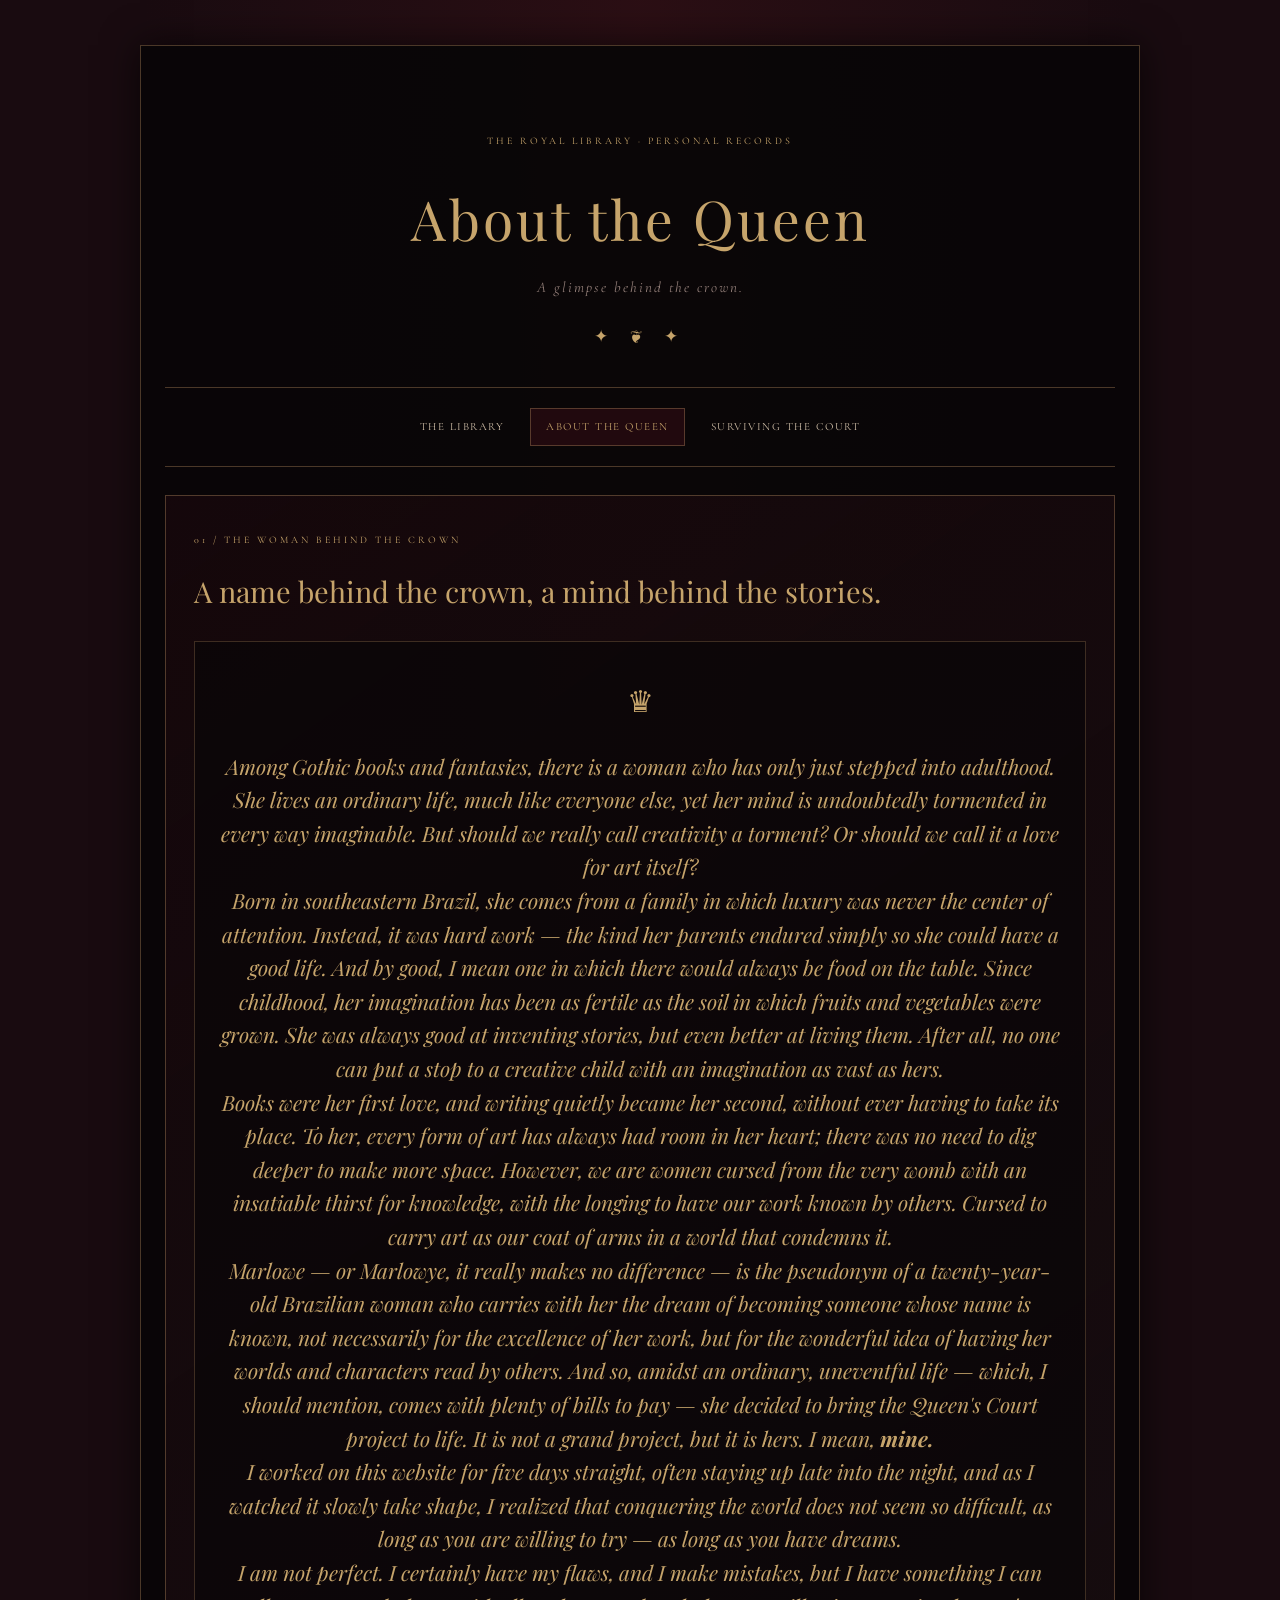
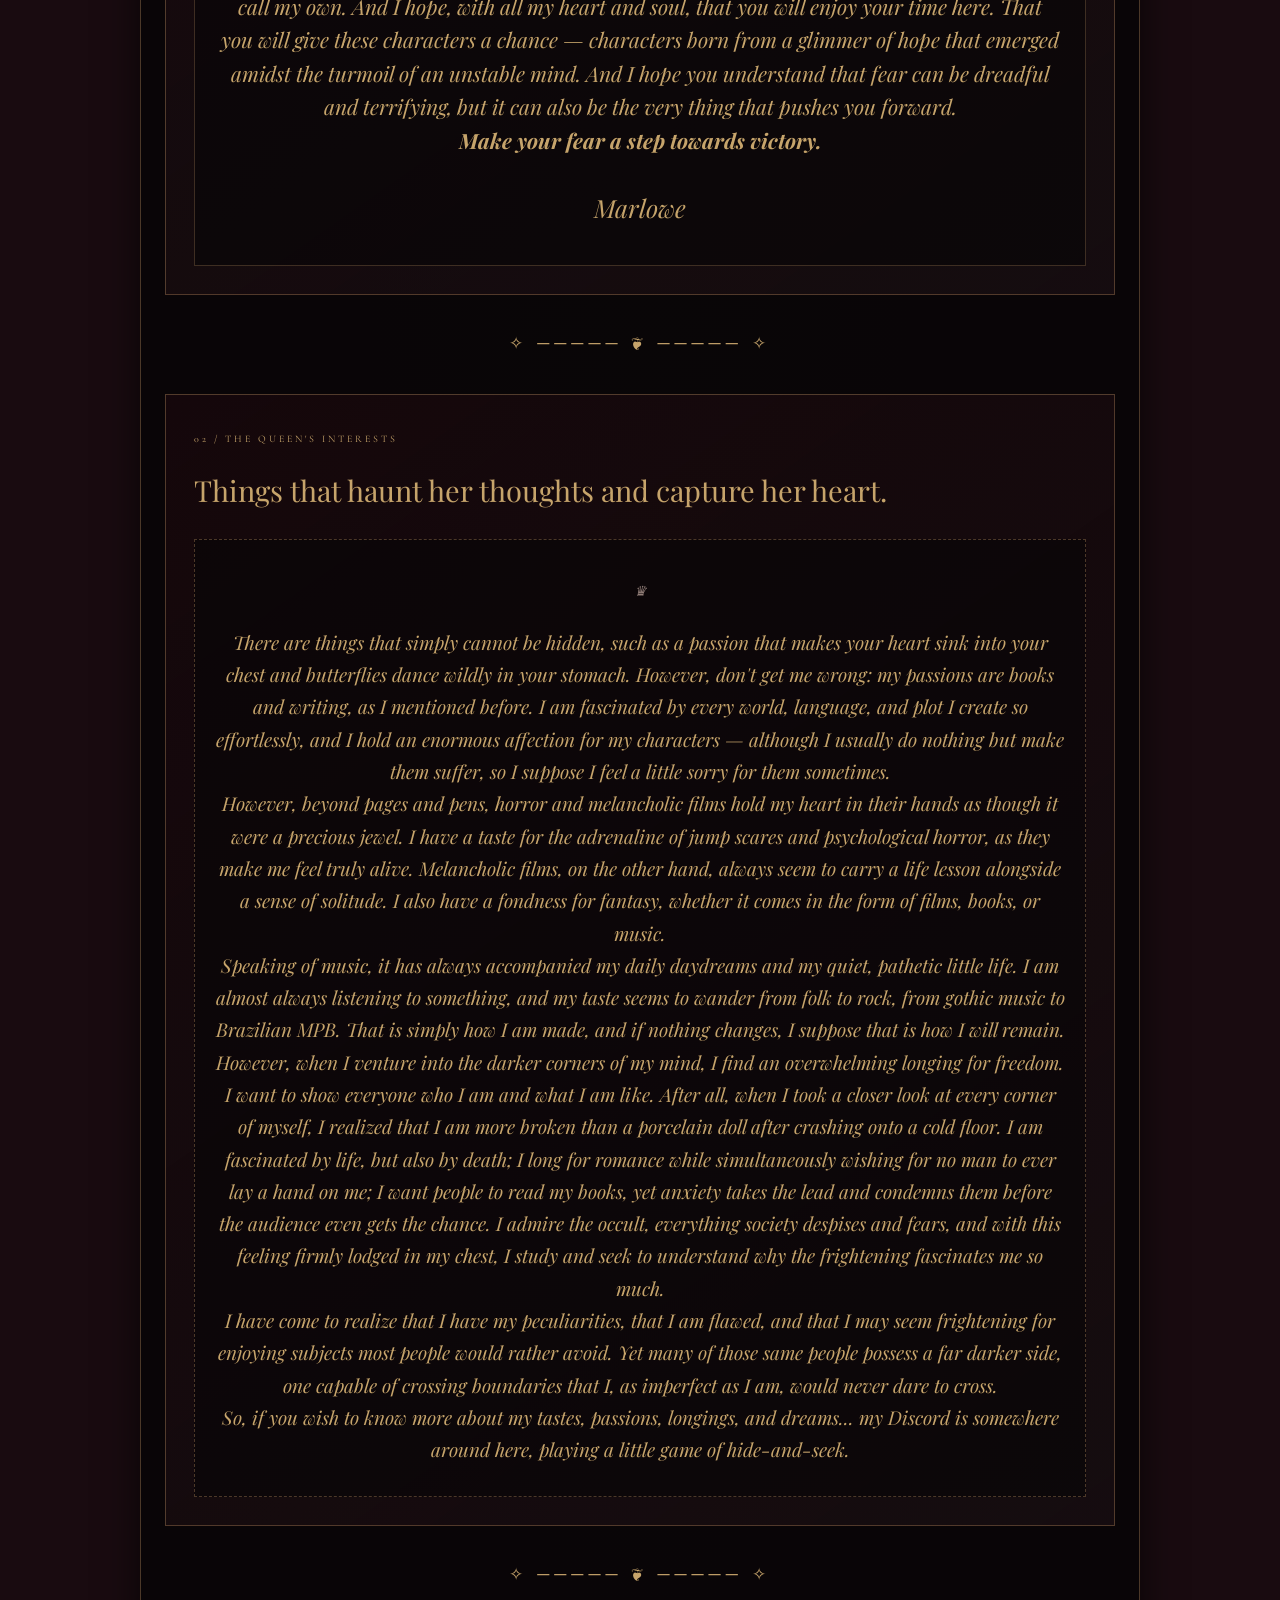
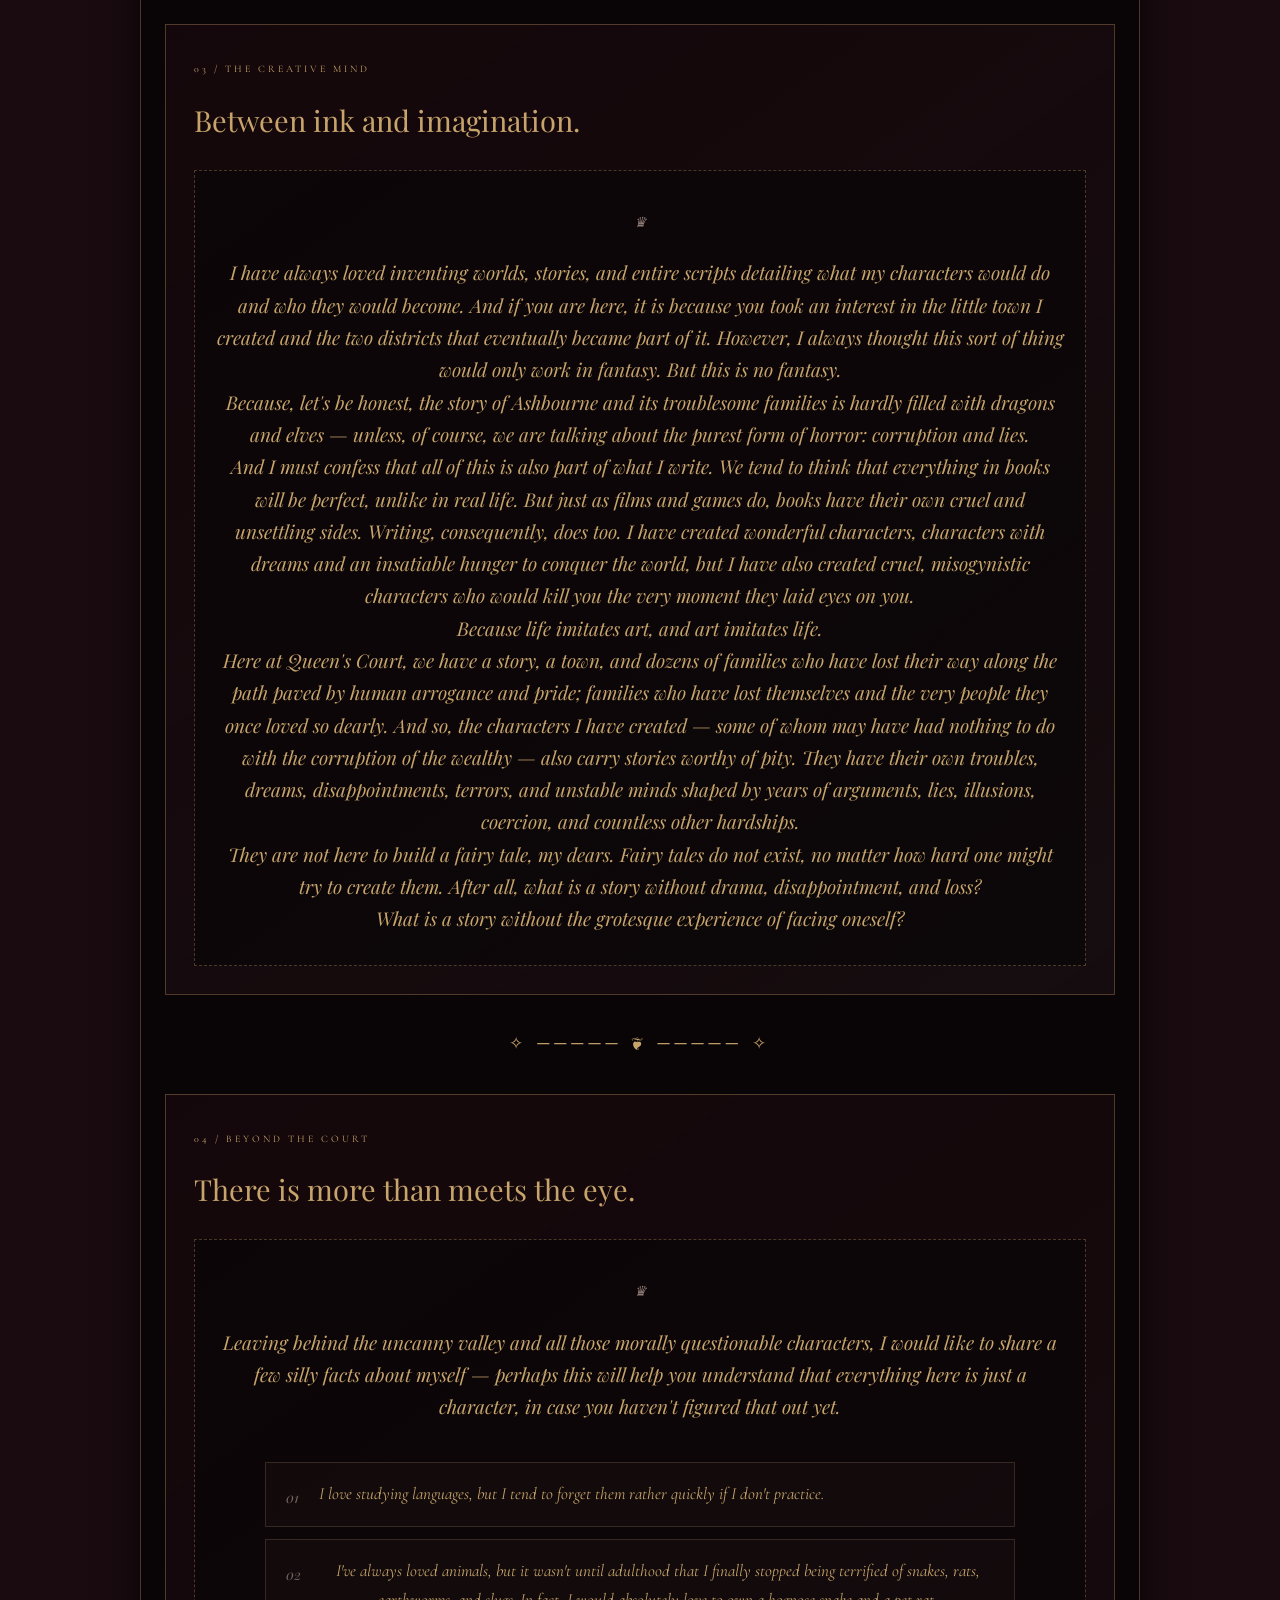
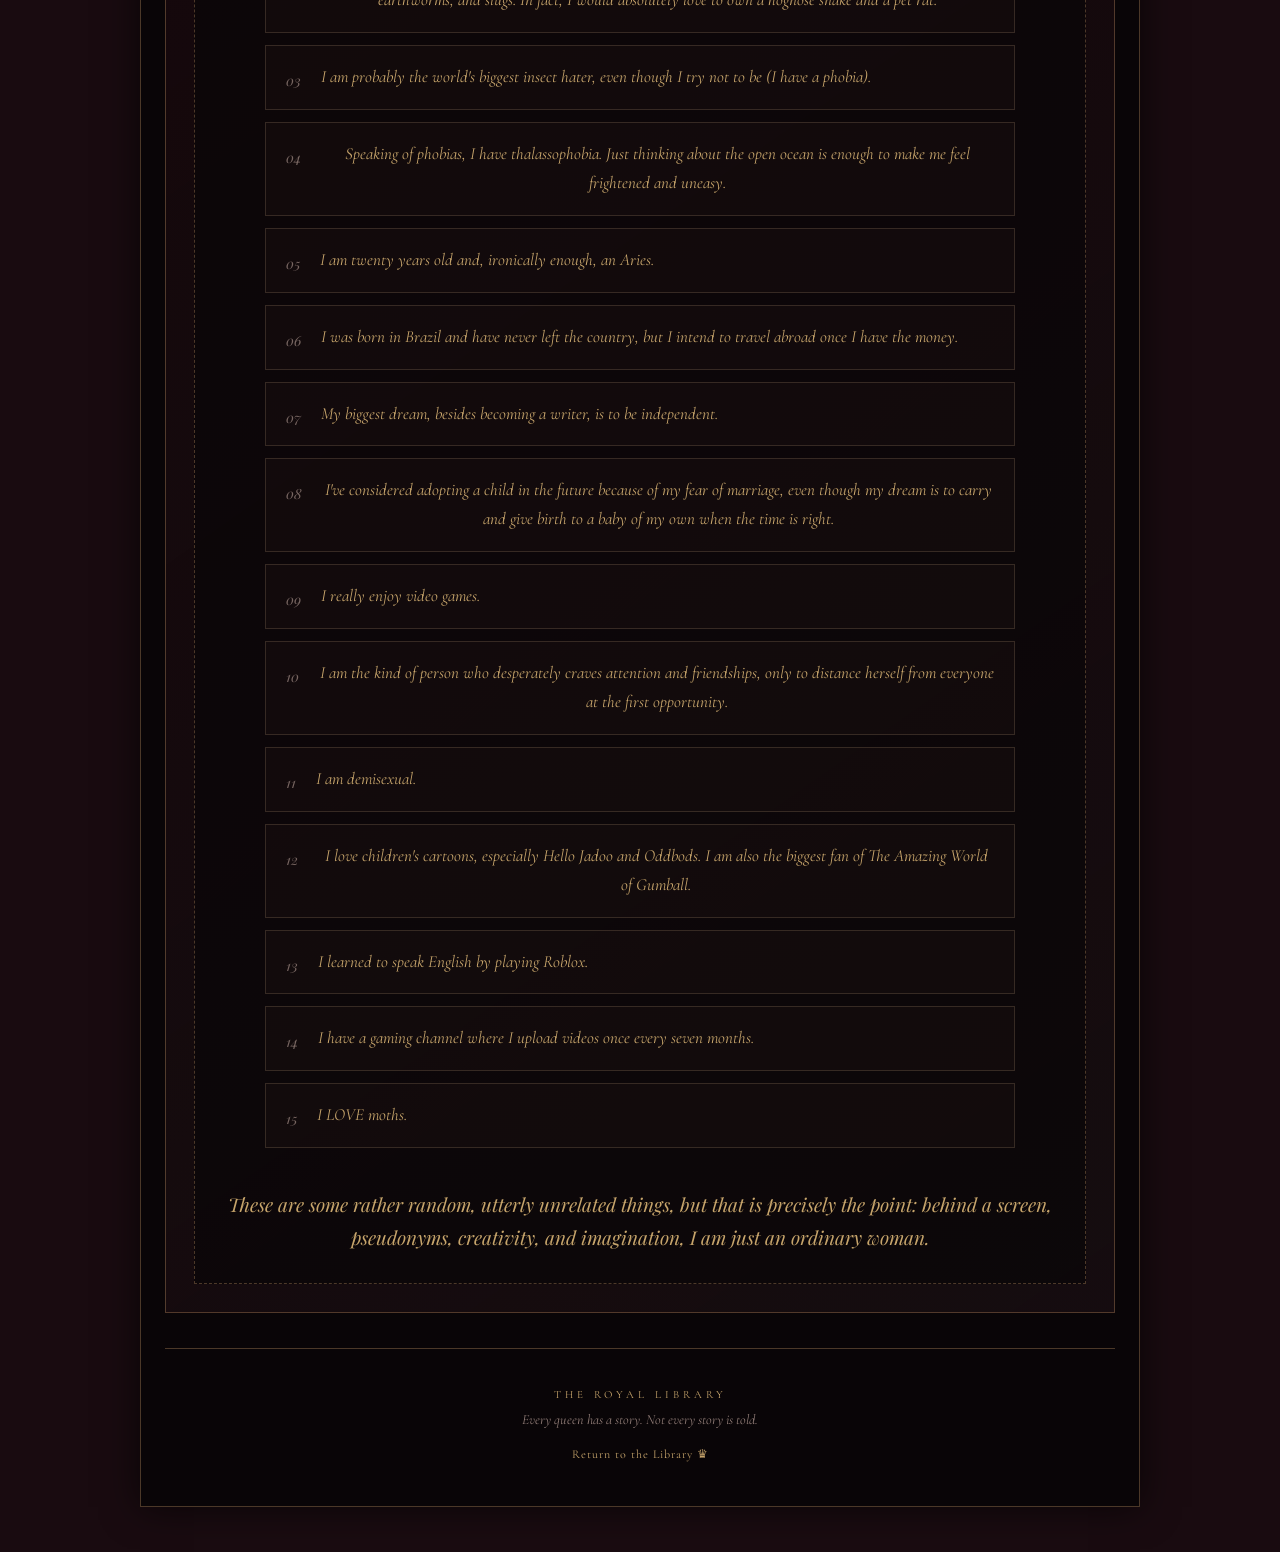
==== commit 4841a2e0: "Update about.html" ====
--- a/about.html
+++ b/about.html
@@ -70,6 +70,7 @@
     <h2>Things that haunt her thoughts and capture her heart.</h2>
 
     <div class="royal-placeholder-card">
+      <span class="letter-mark">♛</span>
       <p>There are things that simply cannot be hidden, such as a passion that makes your heart sink into your chest and butterflies dance wildly in your stomach. However, don't get me wrong: my passions are books and writing, as I mentioned before. I am fascinated by every world, language, and plot I create so effortlessly, and I hold an enormous affection for my characters — although I usually do nothing but make them suffer, so I suppose I feel a little sorry for them sometimes.
       </p>
 
@@ -94,12 +95,14 @@
       </p>
     </div>
   </section>
+  <div class="royal-divider">✧ ───── ❦ ───── ✧</div>
 
   <section class="royal-section">
     <span class="royal-label">03 / THE CREATIVE MIND</span>
     <h2>Between ink and imagination.</h2>
 
     <div class="royal-placeholder-card">
+      <span class="letter-mark">♛</span>
       <p>I have always loved inventing worlds, stories, and entire scripts detailing what my characters would do and who they would become. And if you are here, it is because you took an interest in the little town I created and the two districts that eventually became part of it. However, I always thought this sort of thing would only work in fantasy. But this is no fantasy.</p>
 
       <p>
@@ -127,18 +130,20 @@
       </p>
     </div>
   </section>
+
+  <div class="royal-divider">✧ ───── ❦ ───── ✧</div>
 
   <section class="royal-section">
     <span class="royal-label">04 / BEYOND THE COURT</span>
     <h2>There is more than meets the eye.</h2>
 
     <div class="royal-placeholder-card">
+      <span class="letter-mark">♛</span>
       <p>Leaving behind the uncanny valley and all those morally questionable characters, I would like to share a few silly facts about myself — perhaps this will help you understand that everything here is just a character, in case you haven't figured that out yet.</p>
 
       <p>
         
 <div class="curiosities-list">
-
   <div class="curiosity-item">
     <span class="curiosity-number">01</span>
     <p>I love studying languages, but I tend to forget them rather quickly if I don't practice.</p>
--- a/style.css
+++ b/style.css
@@ -1404,3 +1404,89 @@
   box-shadow: 0 3px 12px rgba(180, 150, 120, 0.18);
   opacity: 1;
 }
+
+/* CURIOSITIES - ROYAL RECORDS */
+
+.curiosities-list {
+  max-width: 750px;
+  margin: 40px auto;
+  display: flex;
+  flex-direction: column;
+  gap: 12px;
+}
+
+.curiosity-item {
+  display: flex;
+  align-items: flex-start;
+  gap: 20px;
+  padding: 17px 20px;
+  border: 1px solid rgba(180, 150, 120, 0.22);
+  background: rgba(180, 150, 120, 0.035);
+  transition:
+    transform 0.35s ease,
+    box-shadow 0.35s ease,
+    border-color 0.35s ease;
+
+  opacity: 0;
+  animation: curiosityReveal 0.7s ease forwards;
+}
+
+.curiosity-item:nth-child(1) { animation-delay: 0.1s; }
+.curiosity-item:nth-child(2) { animation-delay: 0.2s; }
+.curiosity-item:nth-child(3) { animation-delay: 0.3s; }
+.curiosity-item:nth-child(4) { animation-delay: 0.4s; }
+.curiosity-item:nth-child(5) { animation-delay: 0.5s; }
+.curiosity-item:nth-child(6) { animation-delay: 0.6s; }
+.curiosity-item:nth-child(7) { animation-delay: 0.7s; }
+.curiosity-item:nth-child(8) { animation-delay: 0.8s; }
+.curiosity-item:nth-child(9) { animation-delay: 0.9s; }
+.curiosity-item:nth-child(10) { animation-delay: 1s; }
+.curiosity-item:nth-child(11) { animation-delay: 1.1s; }
+.curiosity-item:nth-child(12) { animation-delay: 1.2s; }
+.curiosity-item:nth-child(13) { animation-delay: 1.3s; }
+.curiosity-item:nth-child(14) { animation-delay: 1.4s; }
+.curiosity-item:nth-child(15) { animation-delay: 1.5s; }
+
+.curiosity-item:hover {
+  transform: translateX(5px);
+  box-shadow: 0 5px 18px rgba(180, 150, 120, 0.12);
+  border-color: rgba(180, 150, 120, 0.5);
+}
+
+.curiosity-number {
+  flex-shrink: 0;
+  font-family: 'Playfair Display', serif;
+  font-size: 21px;
+  color: var(--gold);
+  opacity: 0.8;
+  line-height: 1.2;
+}
+
+.curiosity-item p {
+  margin: 0;
+  font-family: 'Cormorant Garamond', serif;
+  font-size: 17px;
+  line-height: 1.7;
+}
+
+@keyframes curiosityReveal {
+  from {
+    opacity: 0;
+    transform: translateY(12px);
+  }
+  to {
+    opacity: 1;
+    transform: translateY(0);
+  }
+}
+
+@media (prefers-reduced-motion: reduce) {
+  .curiosity-item {
+    animation: none;
+    opacity: 1;
+  }
+
+  .curiosity-item:hover {
+    transform: none;
+  }
+}
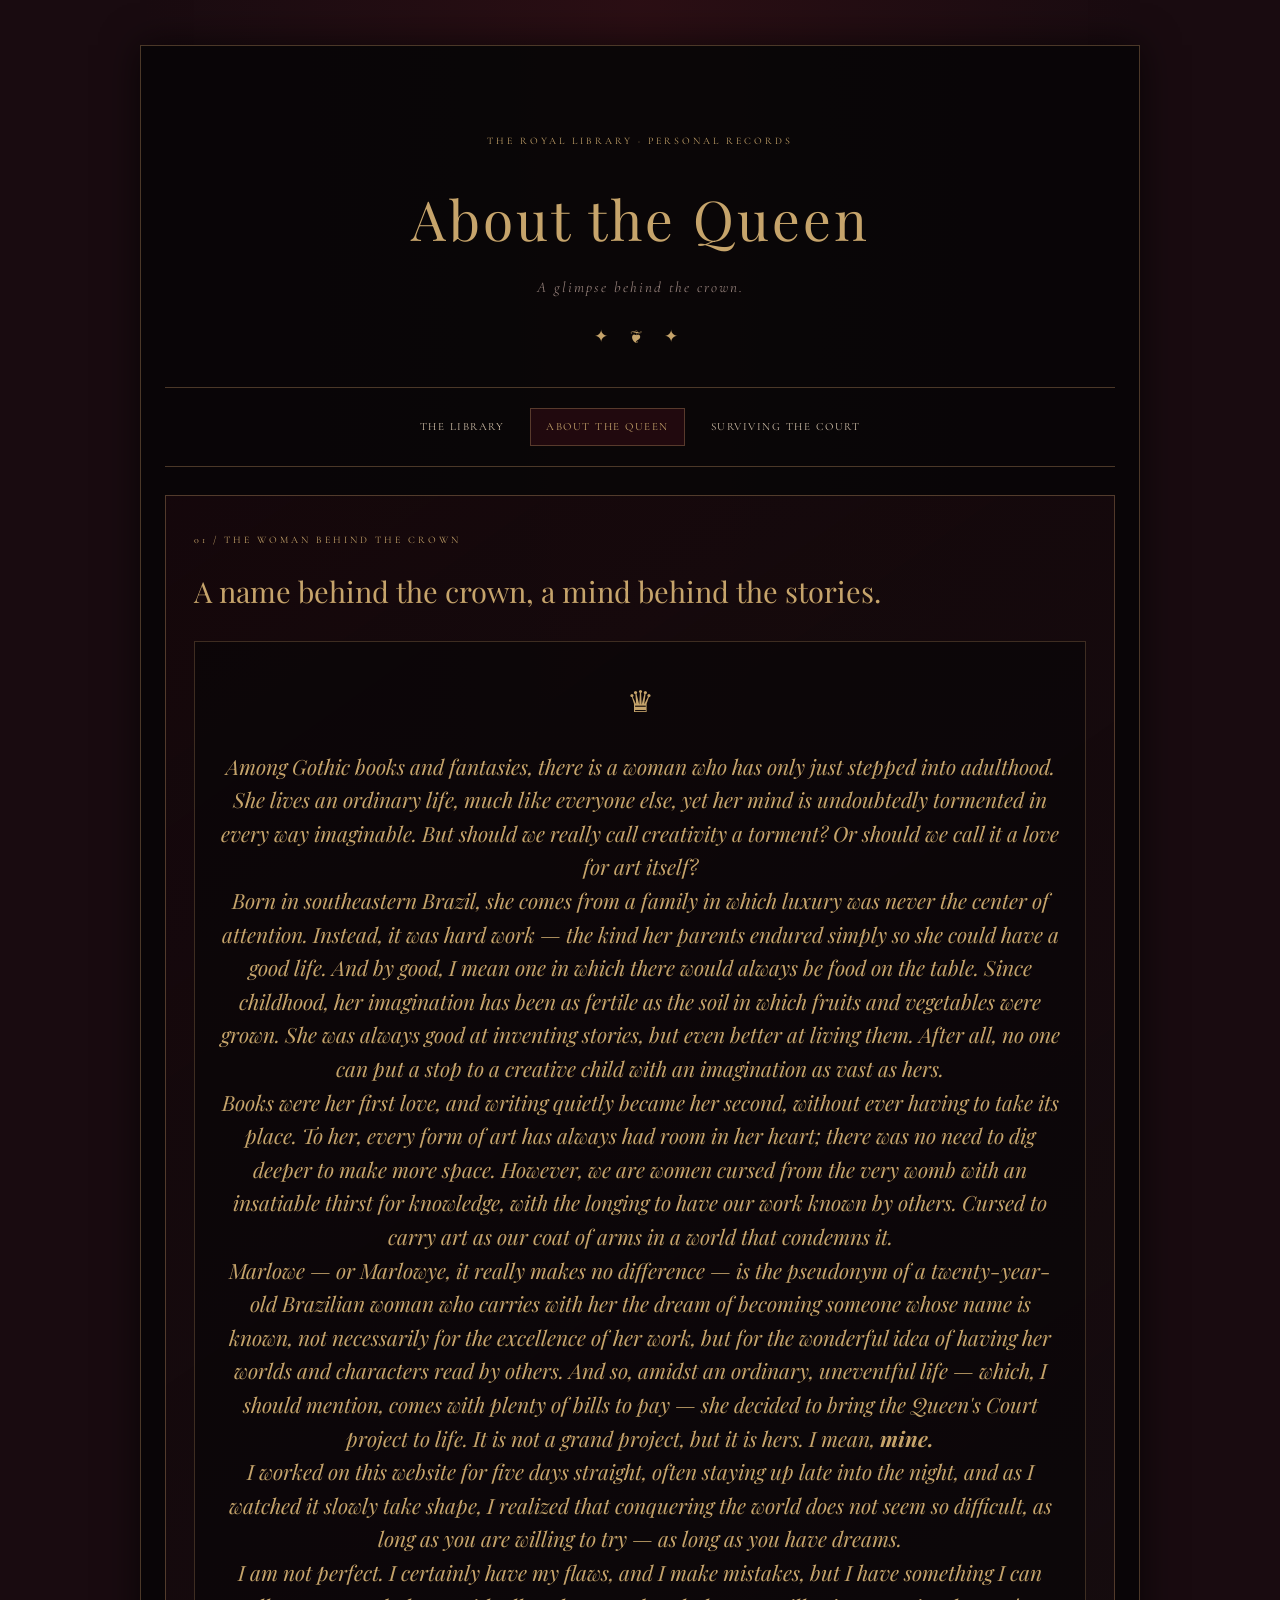
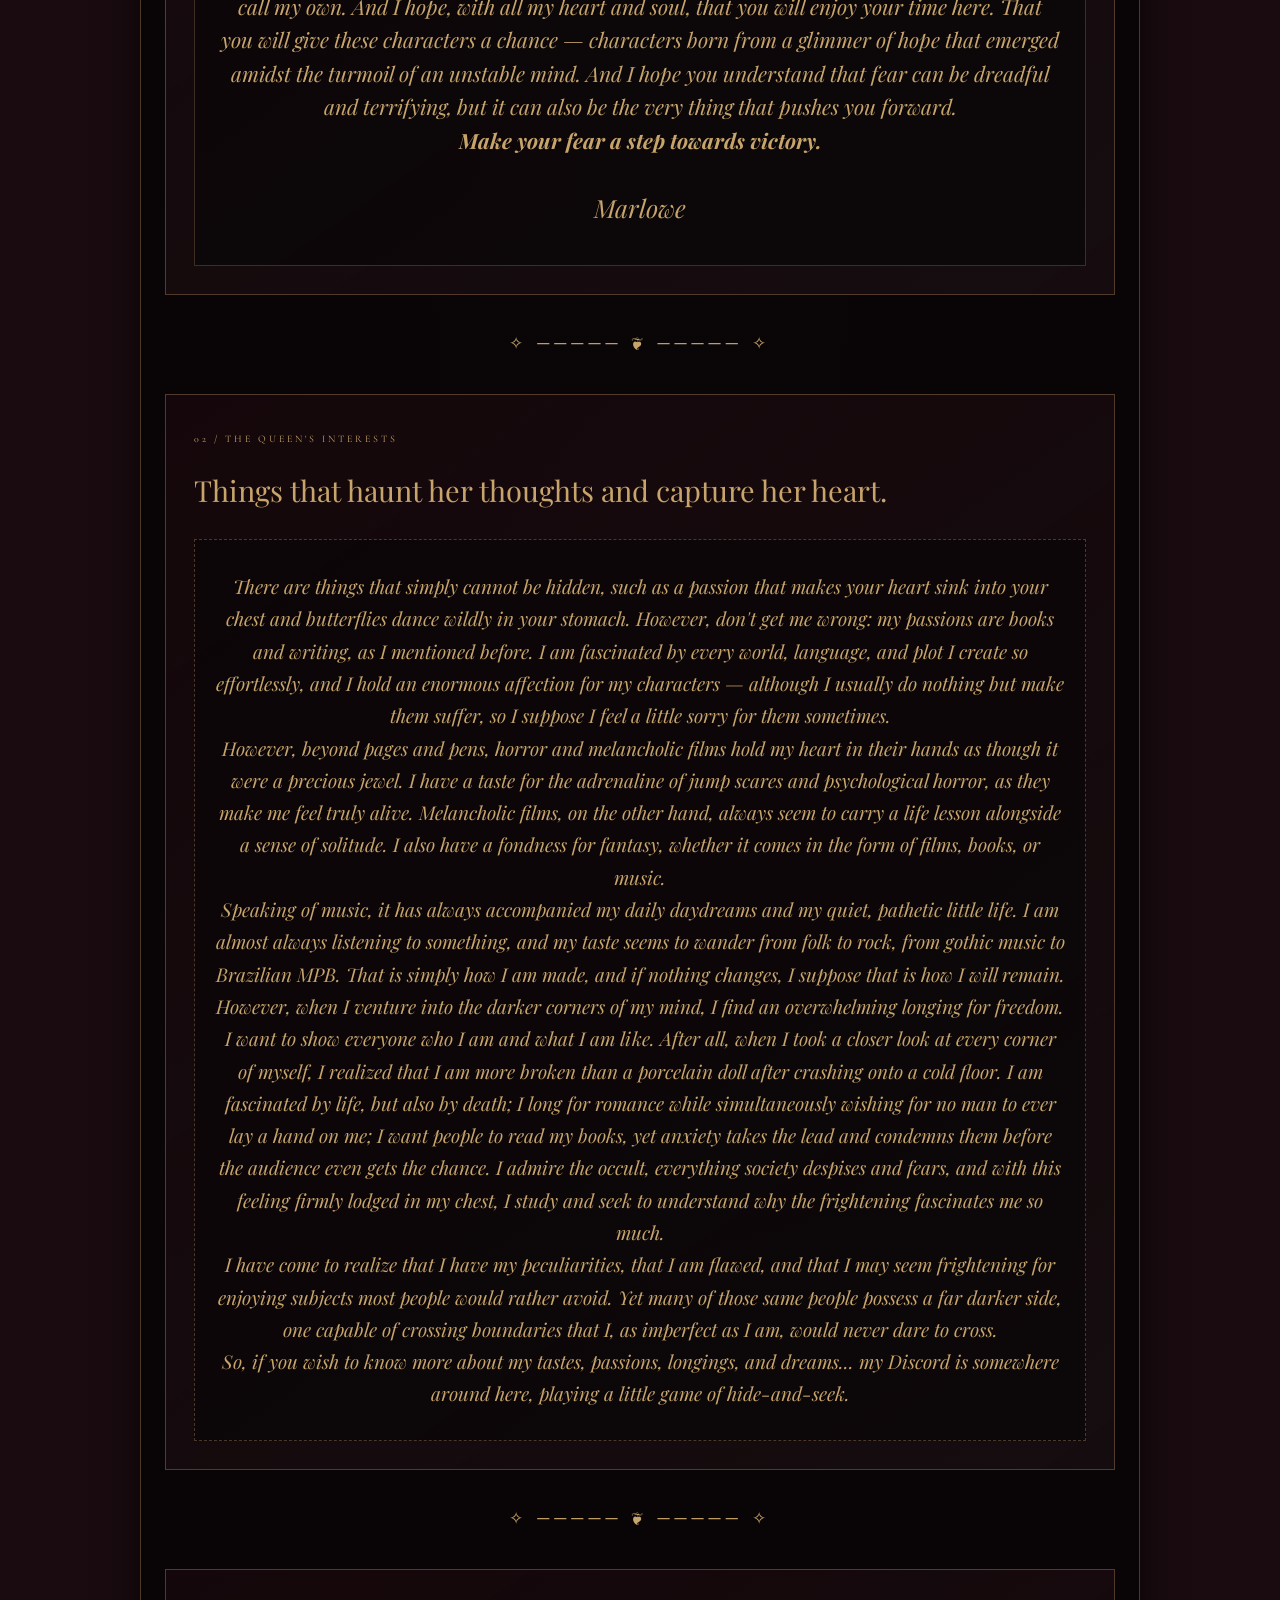
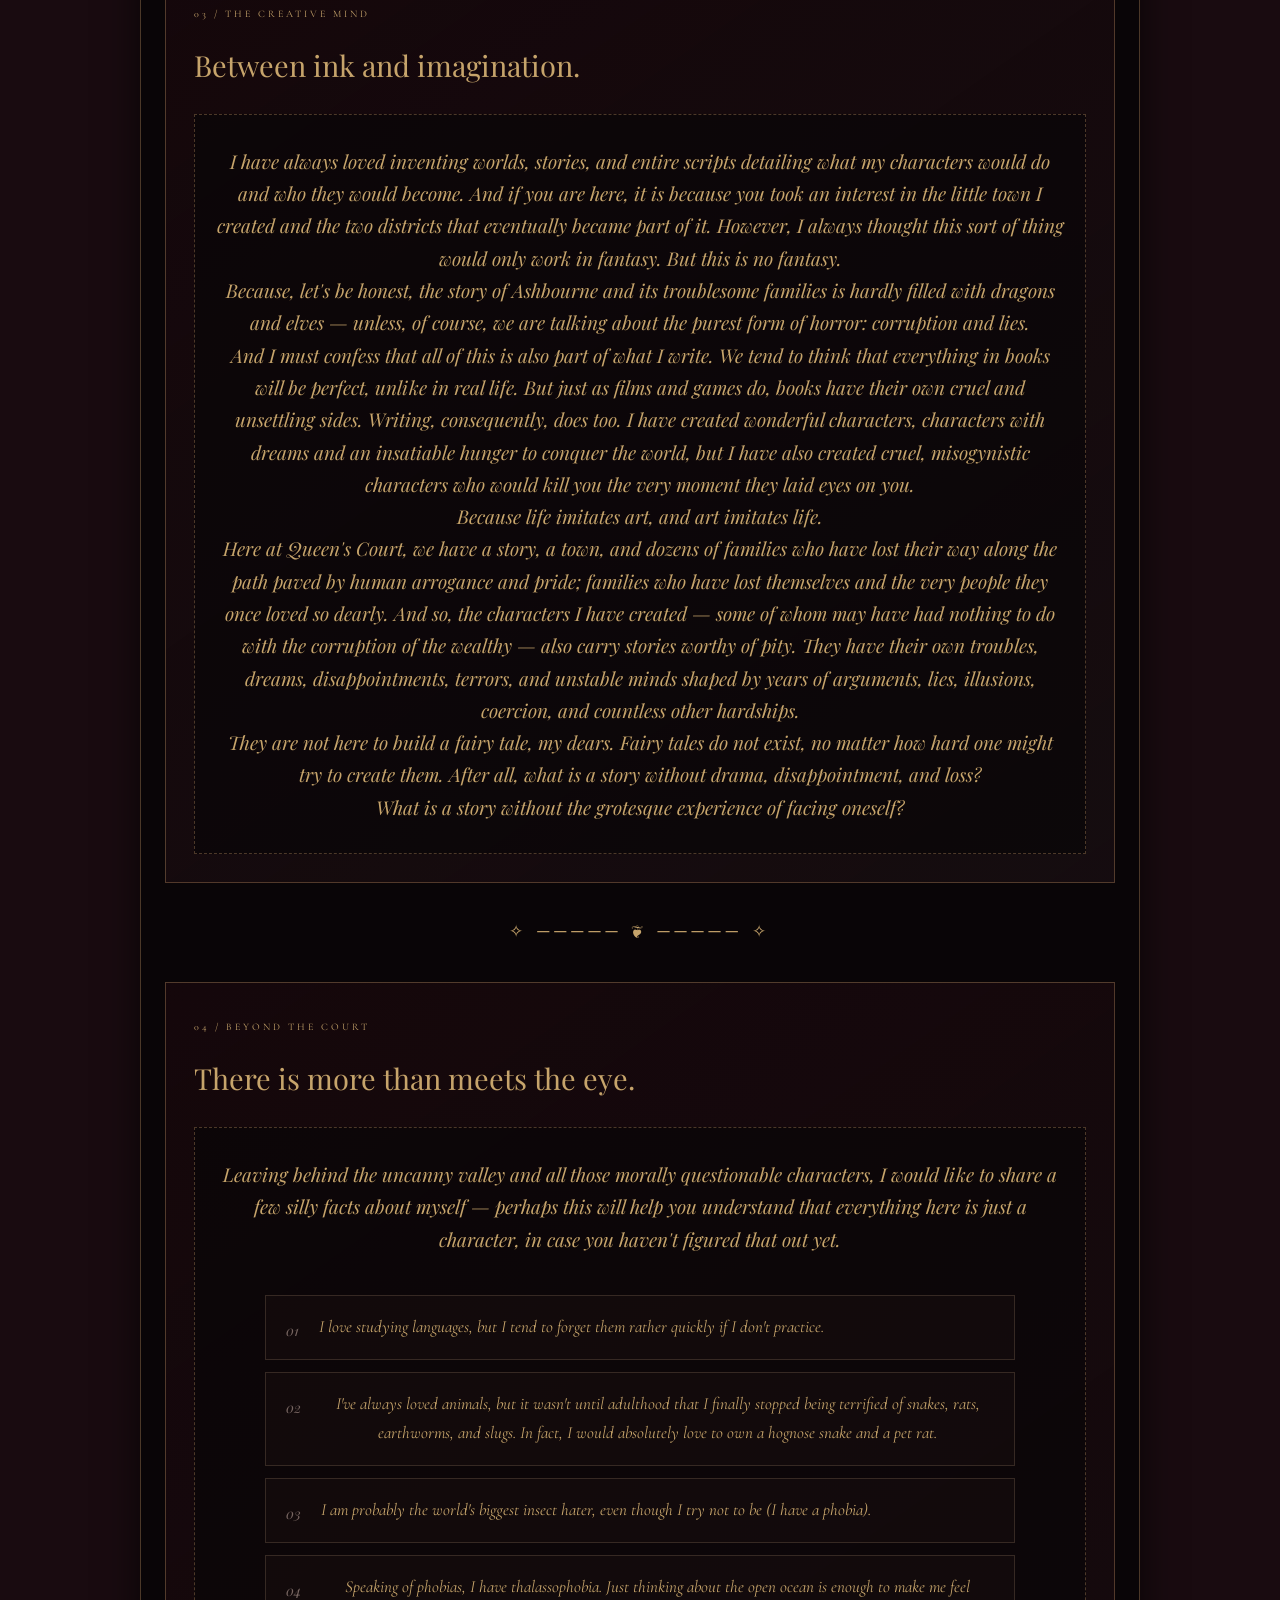
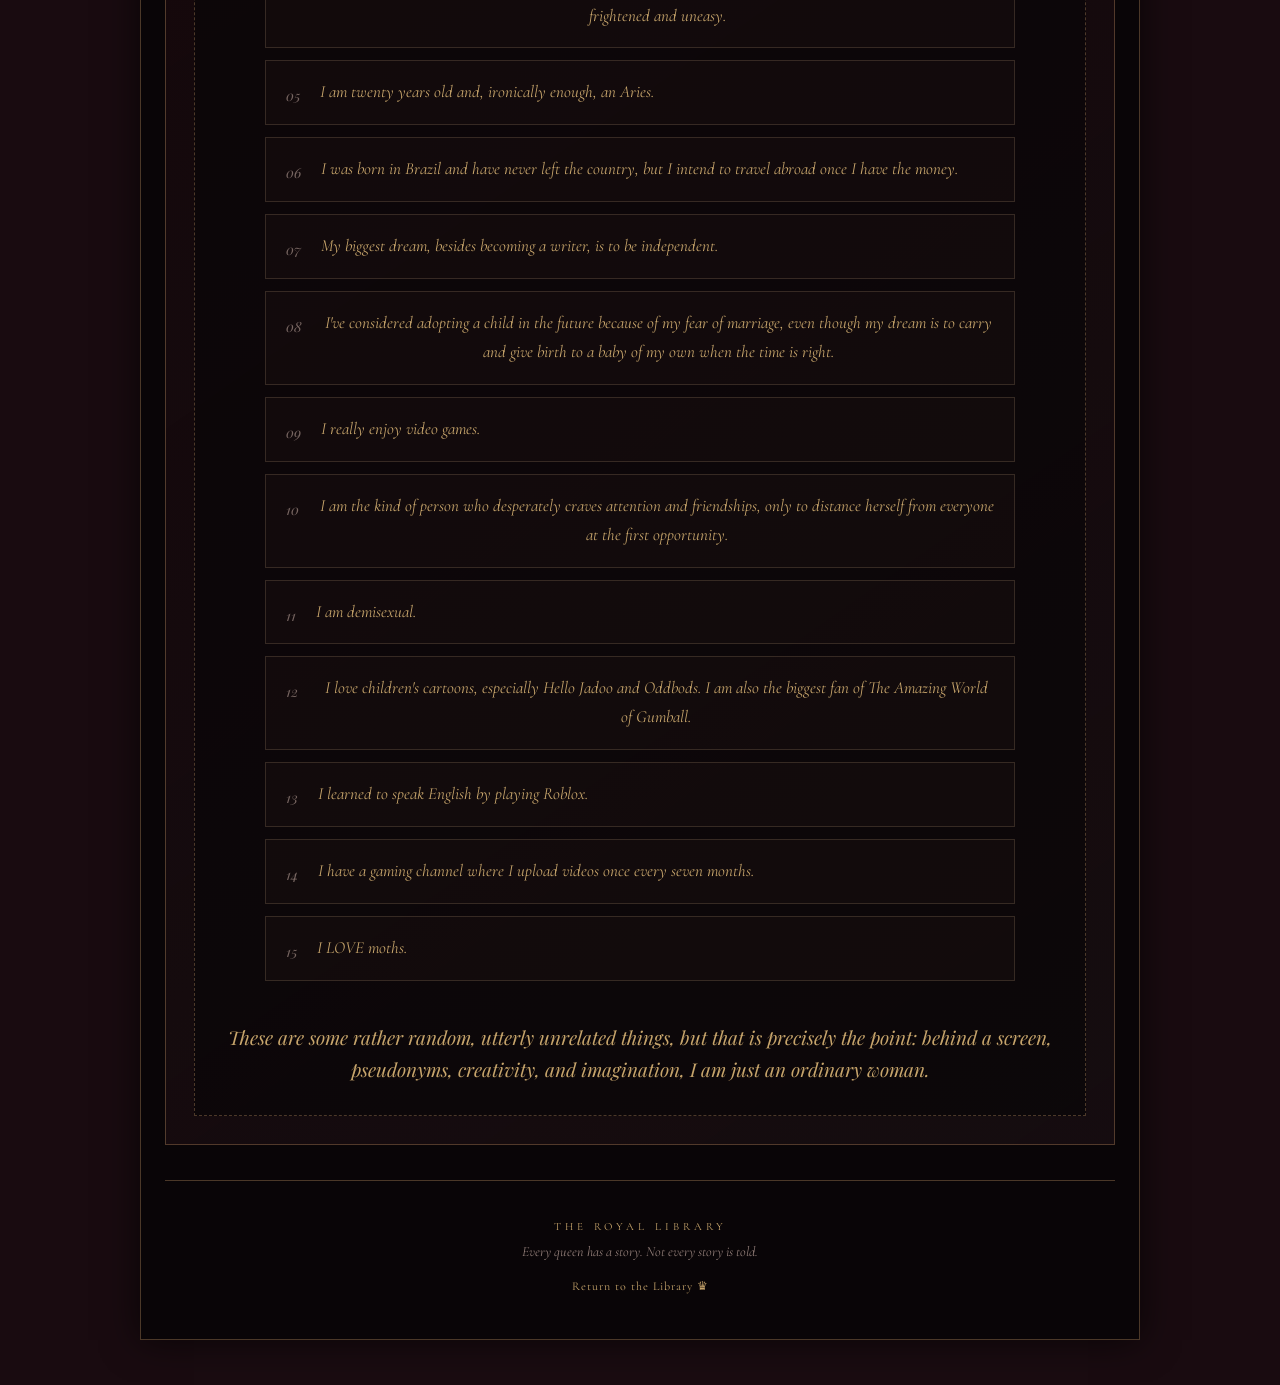
==== commit f71e4151: "Update about.html" ====
--- a/about.html
+++ b/about.html
@@ -70,7 +70,6 @@
     <h2>Things that haunt her thoughts and capture her heart.</h2>
 
     <div class="royal-placeholder-card">
-      <span class="letter-mark">♛</span>
       <p>There are things that simply cannot be hidden, such as a passion that makes your heart sink into your chest and butterflies dance wildly in your stomach. However, don't get me wrong: my passions are books and writing, as I mentioned before. I am fascinated by every world, language, and plot I create so effortlessly, and I hold an enormous affection for my characters — although I usually do nothing but make them suffer, so I suppose I feel a little sorry for them sometimes.
       </p>
 
@@ -102,7 +101,6 @@
     <h2>Between ink and imagination.</h2>
 
     <div class="royal-placeholder-card">
-      <span class="letter-mark">♛</span>
       <p>I have always loved inventing worlds, stories, and entire scripts detailing what my characters would do and who they would become. And if you are here, it is because you took an interest in the little town I created and the two districts that eventually became part of it. However, I always thought this sort of thing would only work in fantasy. But this is no fantasy.</p>
 
       <p>
@@ -138,7 +136,6 @@
     <h2>There is more than meets the eye.</h2>
 
     <div class="royal-placeholder-card">
-      <span class="letter-mark">♛</span>
       <p>Leaving behind the uncanny valley and all those morally questionable characters, I would like to share a few silly facts about myself — perhaps this will help you understand that everything here is just a character, in case you haven't figured that out yet.</p>
 
       <p>
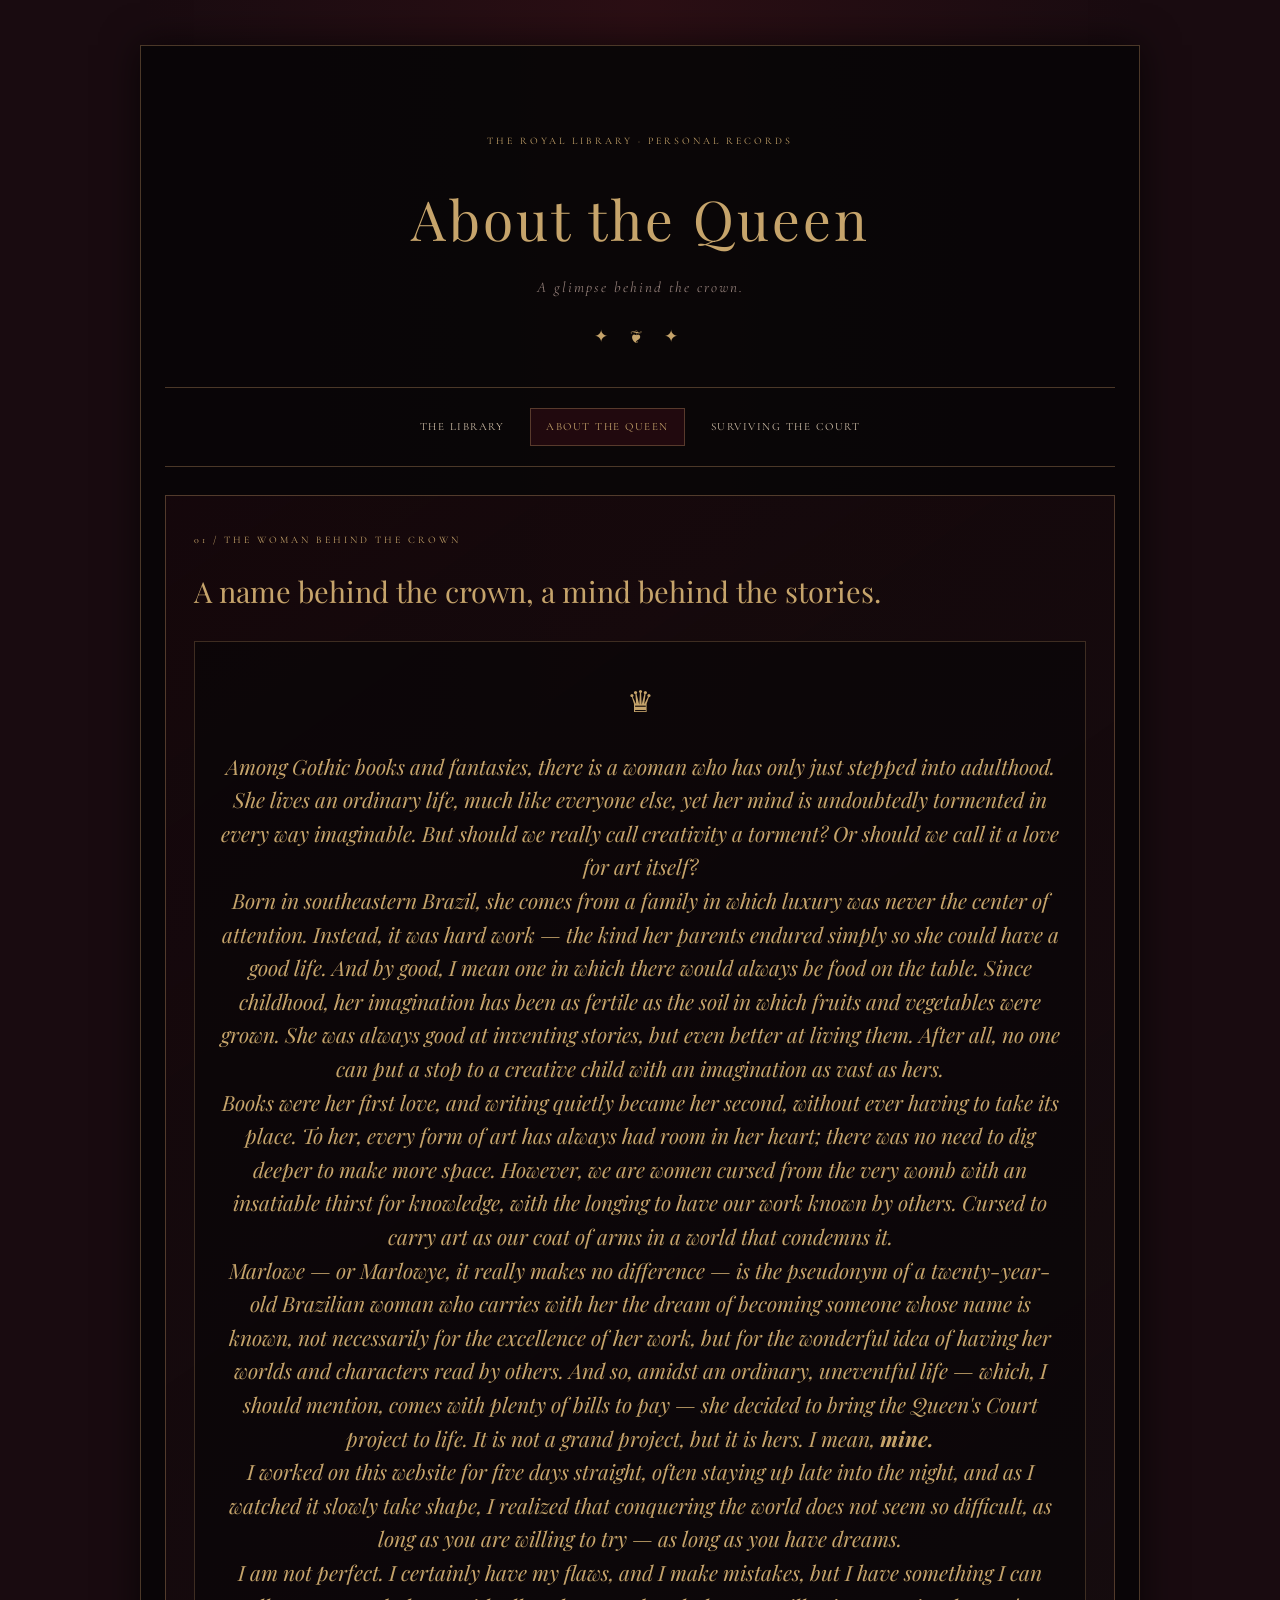
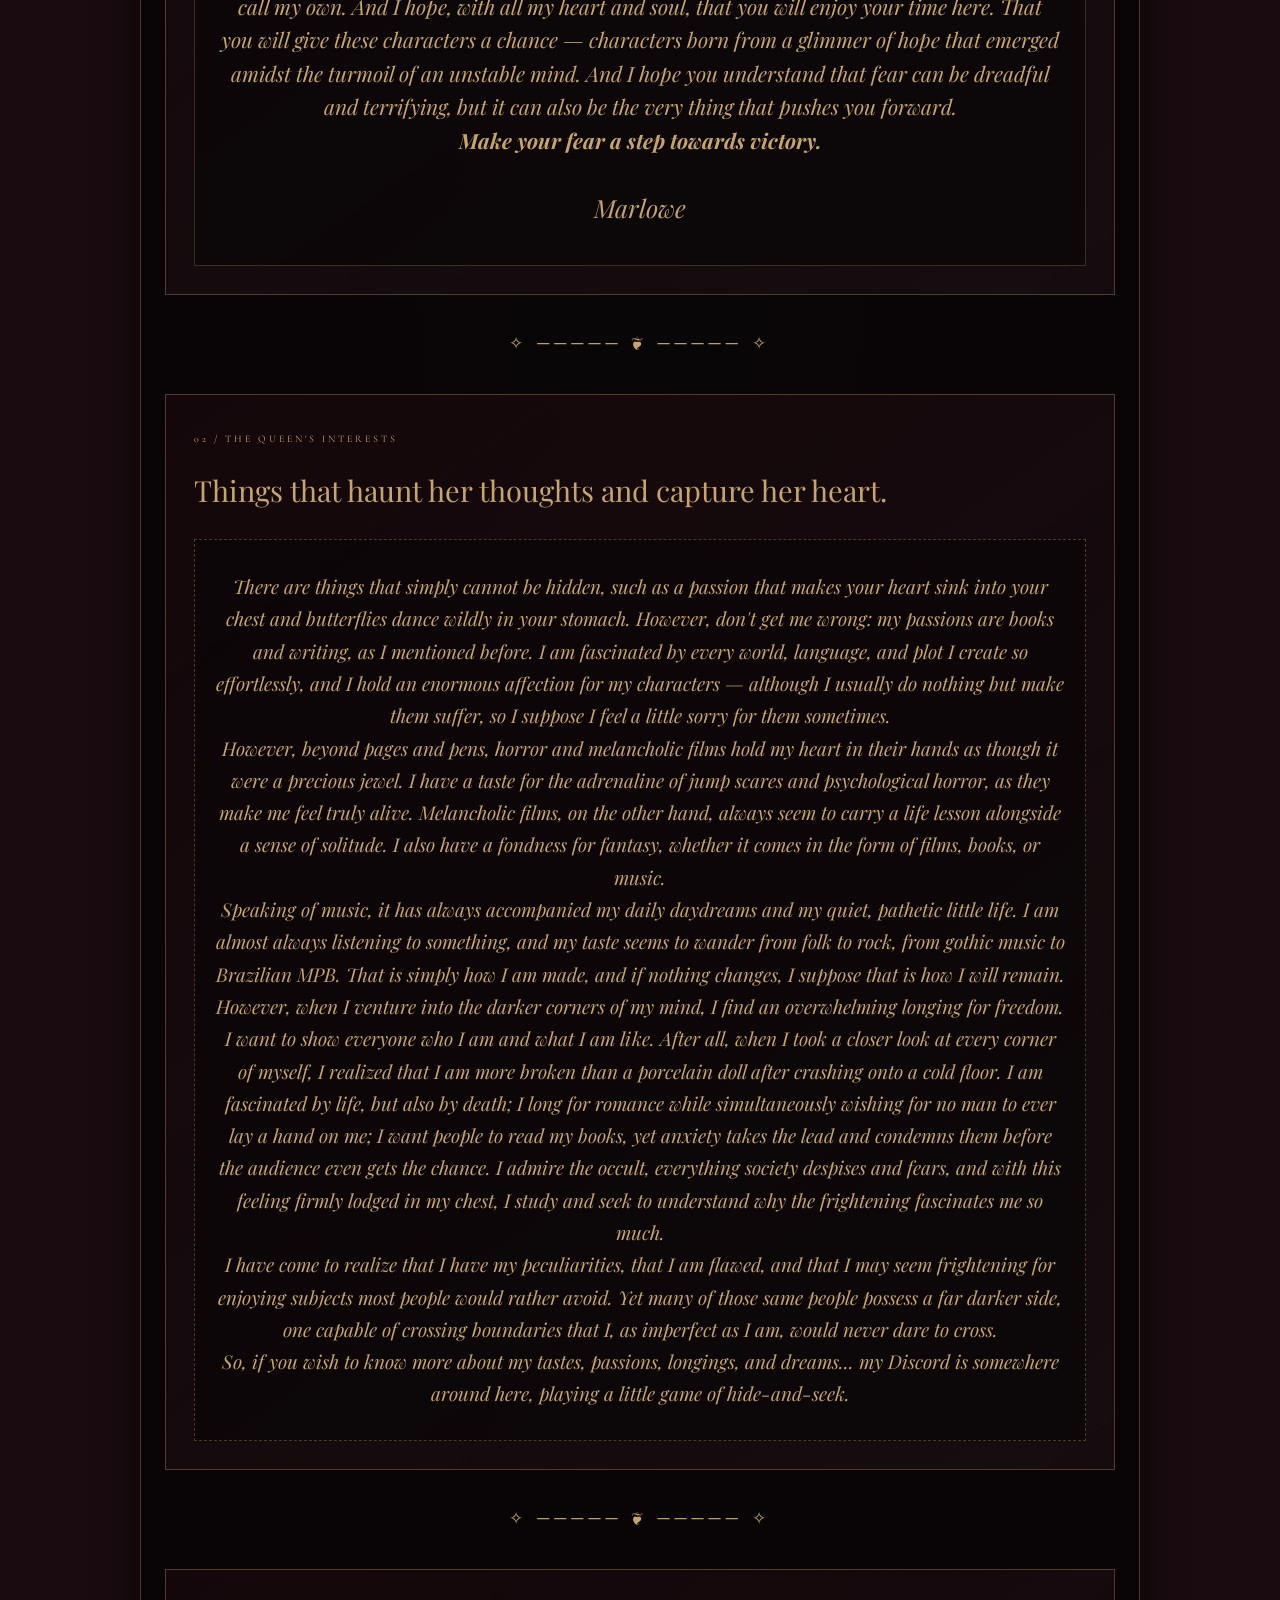
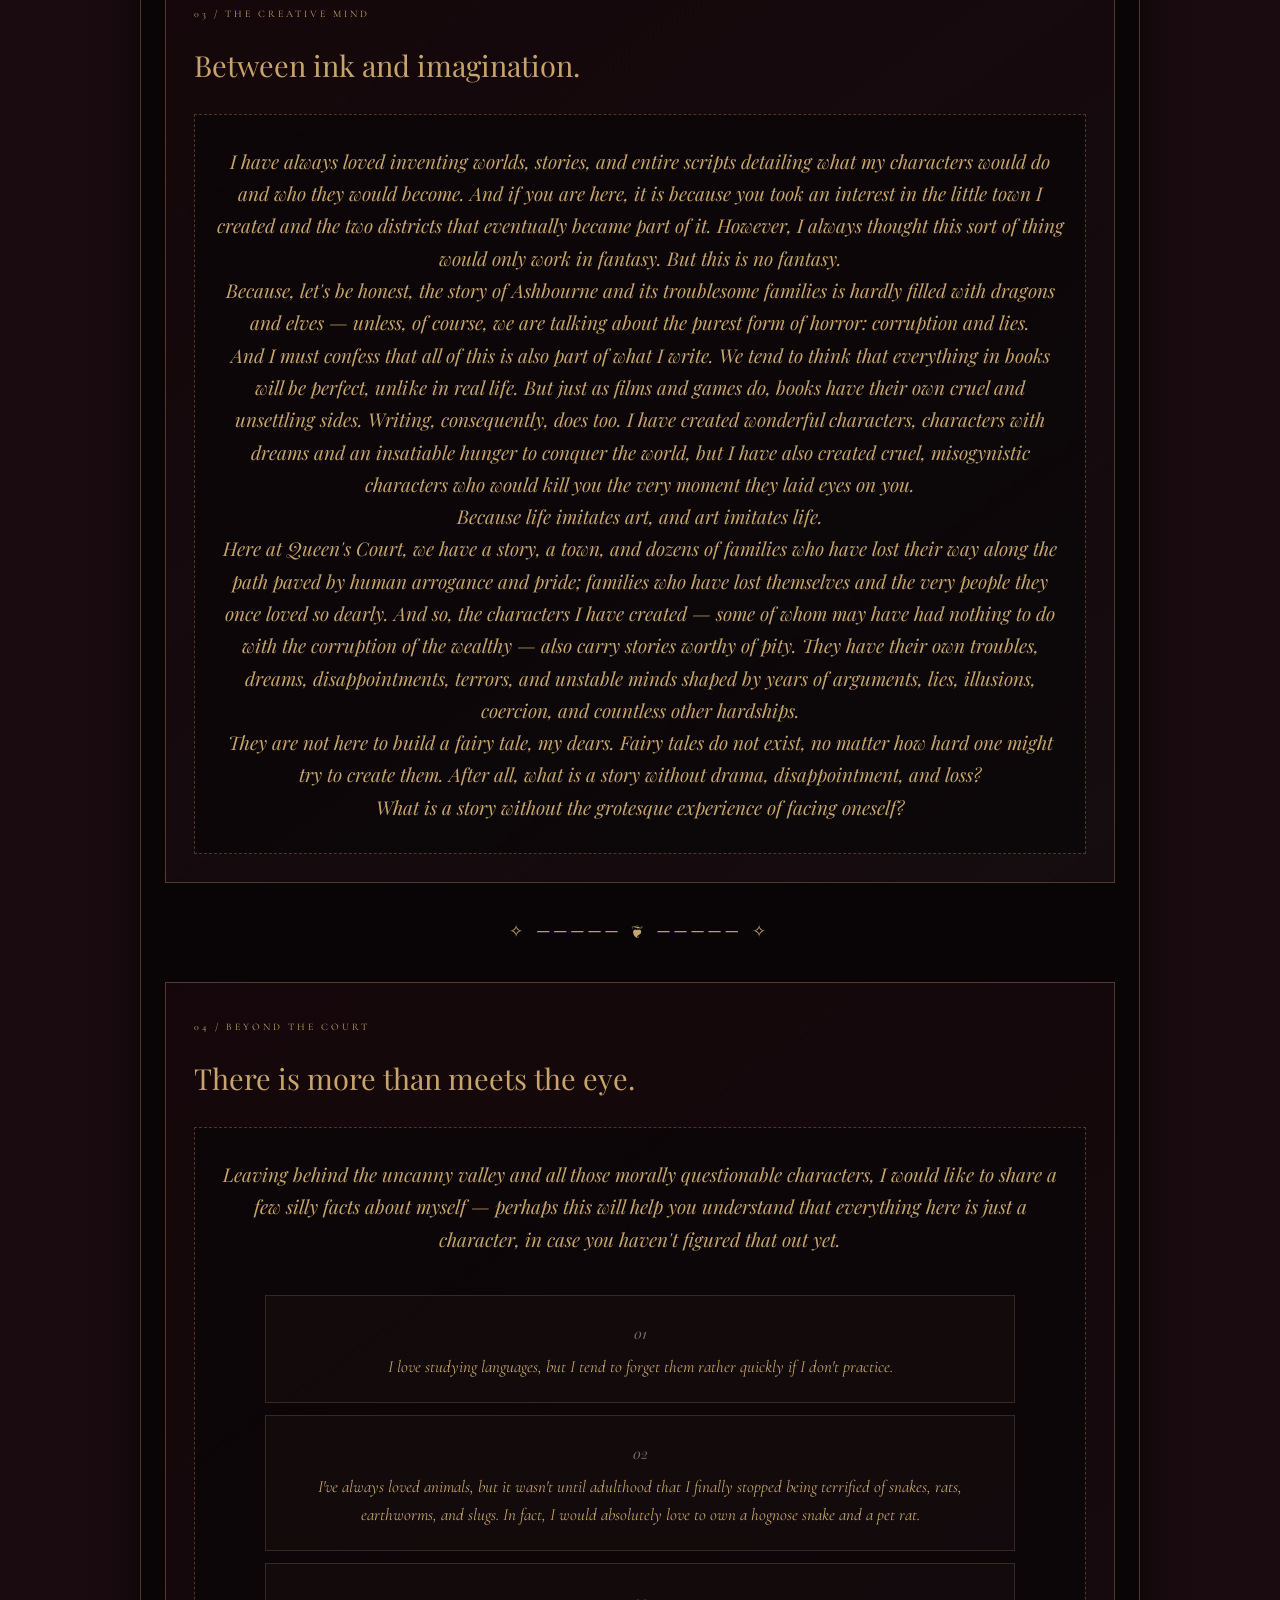
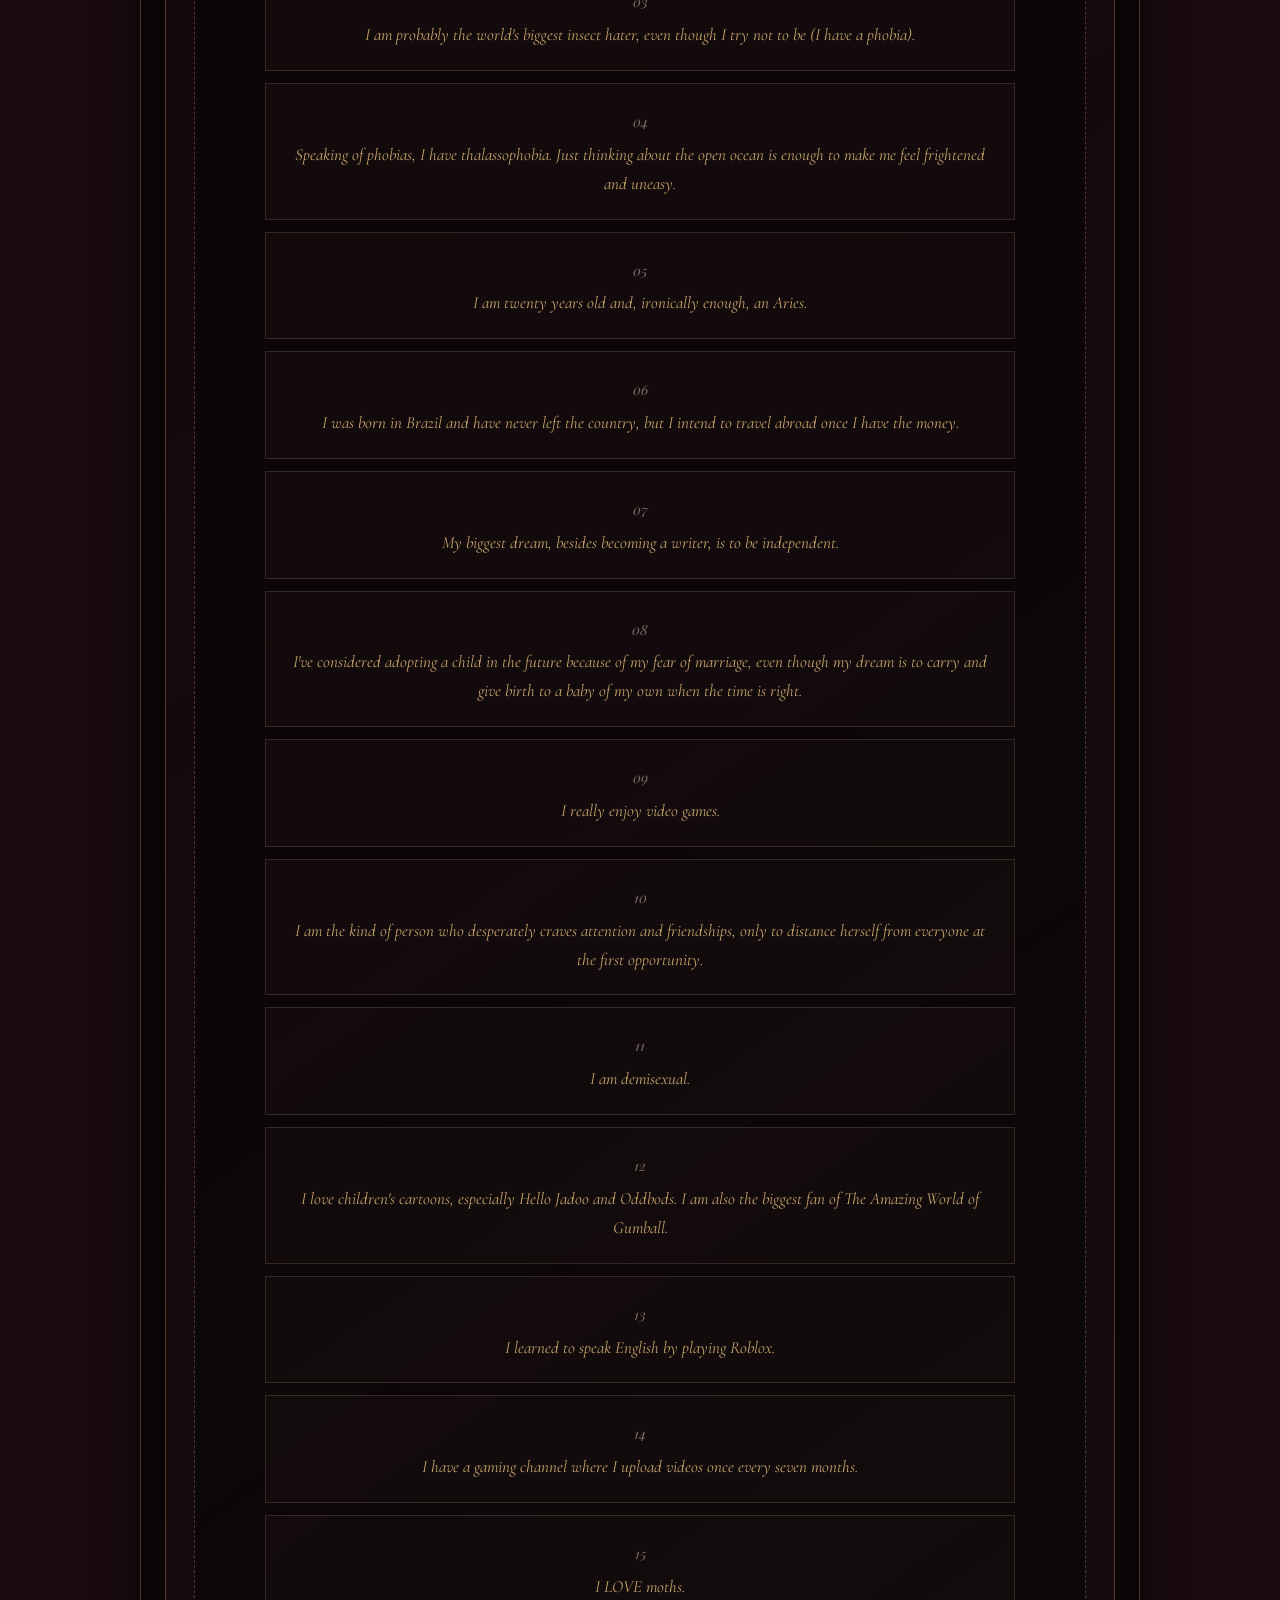
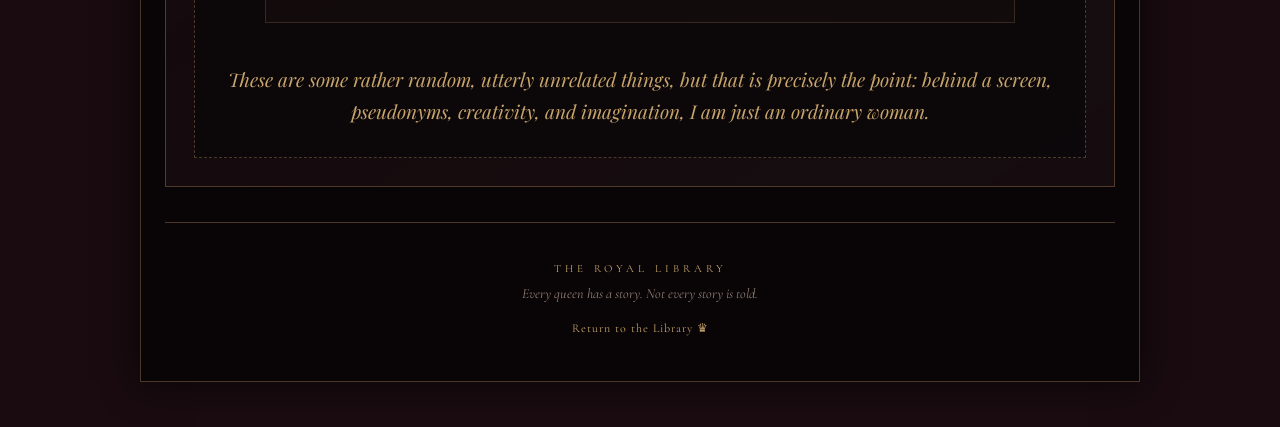
==== commit 23c32605: "Update about.html" ====
--- a/about.html
+++ b/about.html
@@ -231,6 +231,178 @@
 
 </main>
 
+<!-- THE QUEEN IS WATCHING -->
+
+<div id="queen-notification">
+  <div class="queen-notification-header">
+    <span class="queen-crown">♛</span>
+    <span>HER MAJESTY</span>
+    <span class="queen-notification-time">JUST NOW</span>
+  </div>
+
+  <div class="queen-notification-title">
+    THE QUEEN IS WATCHING.
+  </div>
+
+  <p id="queen-notification-message"></p>
+
+  <div class="queen-notification-footer">
+    ROYAL NOTICE No. 001
+  </div>
+</div>
+
+<style>
+#queen-notification {
+  position: fixed;
+  top: 20px;
+  right: 22px;
+  width: 290px;
+  max-width: calc(100vw - 40px);
+  box-sizing: border-box;
+  padding: 15px 17px;
+  background: rgba(23, 22, 25, 0.97);
+  border: 1px solid rgba(185, 155, 114, 0.35);
+  color: #d0c4b3;
+  z-index: 99999;
+  opacity: 0;
+  transform: translateY(-130%);
+  pointer-events: none;
+}
+
+#queen-notification.show {
+  animation: queenSlideIn 0.65s ease forwards;
+  pointer-events: auto;
+}
+
+#queen-notification.hide {
+  animation: queenSlideOut 0.6s ease forwards;
+}
+
+.queen-notification-header {
+  display: flex;
+  align-items: center;
+  gap: 7px;
+  font-family: monospace;
+  font-size: 9px;
+  letter-spacing: 1.5px;
+  color: #b99b72;
+}
+
+.queen-crown {
+  font-size: 14px;
+}
+
+.queen-notification-time {
+  margin-left: auto;
+  color: #77716c;
+  font-size: 8px;
+}
+
+.queen-notification-title {
+  margin-top: 13px;
+  font-family: monospace;
+  font-size: 11px;
+  letter-spacing: 1px;
+  color: #d0c4b3;
+}
+
+#queen-notification-message {
+  margin: 8px 0 13px;
+  font-family: 'Cormorant Garamond', serif;
+  font-size: 15px;
+  line-height: 1.5;
+  color: #b9b1a7;
+}
+
+.queen-notification-footer {
+  padding-top: 8px;
+  border-top: 1px solid rgba(185, 155, 114, 0.2);
+  text-align: right;
+  font-family: monospace;
+  font-size: 8px;
+  letter-spacing: 1px;
+  color: #77716c;
+}
+
+@keyframes queenSlideIn {
+  from {
+    opacity: 0;
+    transform: translateY(-130%);
+  }
+  to {
+    opacity: 1;
+    transform: translateY(0);
+  }
+}
+
+@keyframes queenSlideOut {
+  from {
+    opacity: 1;
+    transform: translateY(0);
+  }
+  to {
+    opacity: 0;
+    transform: translateY(-30%);
+  }
+}
+
+@media (max-width: 600px) {
+  #queen-notification {
+    top: 12px;
+    right: 12px;
+  }
+}
+</style>
+
+<script>
+(function () {
+  const notification = document.getElementById('queen-notification');
+  const message = document.getElementById('queen-notification-message');
+
+  if (!notification || !message) return;
+
+  const messages = [
+    "Her Majesty has noticed your presence.",
+    "You have been reading this record for quite some time.",
+    "That was not meant for your eyes.",
+    "The Queen advises you to leave this page.",
+    "Someone has been looking for you.",
+    "Do mind your manners. You are being watched.",
+    "Curiosity has always been a rather dangerous habit."
+  ];
+
+  let previousMessage = -1;
+
+  function showNotification() {
+    let index;
+
+    do {
+      index = Math.floor(Math.random() * messages.length);
+    } while (index === previousMessage);
+
+    previousMessage = index;
+    message.textContent = messages[index];
+
+    notification.classList.remove('hide', 'show');
+    void notification.offsetWidth;
+    notification.classList.add('show');
+
+    setTimeout(() => {
+      notification.classList.remove('show');
+      notification.classList.add('hide');
+    }, 5500);
+  }
+
+  setTimeout(() => {
+    showNotification();
+
+    setInterval(() => {
+      showNotification();
+    }, 35000 + Math.random() * 15000);
+  }, 12000);
+})();
+</script>
+
 </body>
 </html>
 
--- a/style.css
+++ b/style.css
@@ -1405,6 +1405,7 @@
   opacity: 1;
 }
 
+
 /* CURIOSITIES - ROYAL RECORDS */
 
 .curiosities-list {
@@ -1412,34 +1413,45 @@
   margin: 40px auto;
   display: flex;
   flex-direction: column;
+  align-items: center;
   gap: 12px;
 }
 
 .curiosity-item {
+  width: 100%;
+  box-sizing: border-box;
   display: flex;
-  align-items: flex-start;
-  gap: 20px;
-  padding: 17px 20px;
+  flex-direction: column;
+  align-items: center;
+  justify-content: center;
+  gap: 10px;
+
+  padding: 20px 25px;
+  text-align: center;
+
   border: 1px solid rgba(180, 150, 120, 0.22);
   background: rgba(180, 150, 120, 0.035);
+
+  opacity: 0;
+  animation: curiosityReveal 0.7s ease forwards;
+
   transition:
     transform 0.35s ease,
     box-shadow 0.35s ease,
     border-color 0.35s ease;
-
-  opacity: 0;
-  animation: curiosityReveal 0.7s ease forwards;
-}
-
-.curiosity-item:nth-child(1) { animation-delay: 0.1s; }
-.curiosity-item:nth-child(2) { animation-delay: 0.2s; }
-.curiosity-item:nth-child(3) { animation-delay: 0.3s; }
-.curiosity-item:nth-child(4) { animation-delay: 0.4s; }
-.curiosity-item:nth-child(5) { animation-delay: 0.5s; }
-.curiosity-item:nth-child(6) { animation-delay: 0.6s; }
-.curiosity-item:nth-child(7) { animation-delay: 0.7s; }
-.curiosity-item:nth-child(8) { animation-delay: 0.8s; }
-.curiosity-item:nth-child(9) { animation-delay: 0.9s; }
+}
+
+/* ANIMATION DELAYS */
+
+.curiosity-item:nth-child(1)  { animation-delay: 0.1s; }
+.curiosity-item:nth-child(2)  { animation-delay: 0.2s; }
+.curiosity-item:nth-child(3)  { animation-delay: 0.3s; }
+.curiosity-item:nth-child(4)  { animation-delay: 0.4s; }
+.curiosity-item:nth-child(5)  { animation-delay: 0.5s; }
+.curiosity-item:nth-child(6)  { animation-delay: 0.6s; }
+.curiosity-item:nth-child(7)  { animation-delay: 0.7s; }
+.curiosity-item:nth-child(8)  { animation-delay: 0.8s; }
+.curiosity-item:nth-child(9)  { animation-delay: 0.9s; }
 .curiosity-item:nth-child(10) { animation-delay: 1s; }
 .curiosity-item:nth-child(11) { animation-delay: 1.1s; }
 .curiosity-item:nth-child(12) { animation-delay: 1.2s; }
@@ -1447,38 +1459,64 @@
 .curiosity-item:nth-child(14) { animation-delay: 1.4s; }
 .curiosity-item:nth-child(15) { animation-delay: 1.5s; }
 
-.curiosity-item:hover {
-  transform: translateX(5px);
-  box-shadow: 0 5px 18px rgba(180, 150, 120, 0.12);
-  border-color: rgba(180, 150, 120, 0.5);
-}
+/* NUMBER */
 
 .curiosity-number {
-  flex-shrink: 0;
+  display: block;
   font-family: 'Playfair Display', serif;
   font-size: 21px;
   color: var(--gold);
-  opacity: 0.8;
+  opacity: 0.85;
   line-height: 1.2;
 }
 
+/* TEXT */
+
 .curiosity-item p {
+  width: 100%;
   margin: 0;
+  text-align: center;
+
   font-family: 'Cormorant Garamond', serif;
   font-size: 17px;
   line-height: 1.7;
 }
+
+/* HOVER EFFECT */
+
+.curiosity-item:hover {
+  transform: translateY(-3px);
+  box-shadow: 0 5px 18px rgba(180, 150, 120, 0.12);
+  border-color: rgba(180, 150, 120, 0.5);
+}
+
+/* ENTRANCE ANIMATION */
 
 @keyframes curiosityReveal {
   from {
     opacity: 0;
     transform: translateY(12px);
   }
+
   to {
     opacity: 1;
     transform: translateY(0);
   }
 }
+
+/* MOBILE */
+
+@media (max-width: 600px) {
+  .curiosity-item {
+    padding: 17px 15px;
+  }
+
+  .curiosity-item p {
+    font-size: 16px;
+  }
+}
+
+/* ACCESSIBILITY */
 
 @media (prefers-reduced-motion: reduce) {
   .curiosity-item {
@@ -1490,3 +1528,37 @@
     transform: none;
   }
 }
+
+/* =================================
+   ROYAL LIBRARY — CUSTOM SCROLLBAR
+================================= */
+
+/* Firefox */
+html {
+  scrollbar-width: thin;
+  scrollbar-color: #80694f #171619;
+}
+
+/* Chrome, Edge, Safari */
+::-webkit-scrollbar {
+  width: 7px;
+}
+
+::-webkit-scrollbar-track {
+  background: #171619;
+}
+
+::-webkit-scrollbar-thumb {
+  background: #80694f;
+  border: 1px solid #171619;
+  border-radius: 10px;
+}
+
+::-webkit-scrollbar-thumb:hover {
+  background: #b99b72;
+}
+
+/* Horizontal scrollbar */
+::-webkit-scrollbar:horizontal {
+  height: 7px;
+}
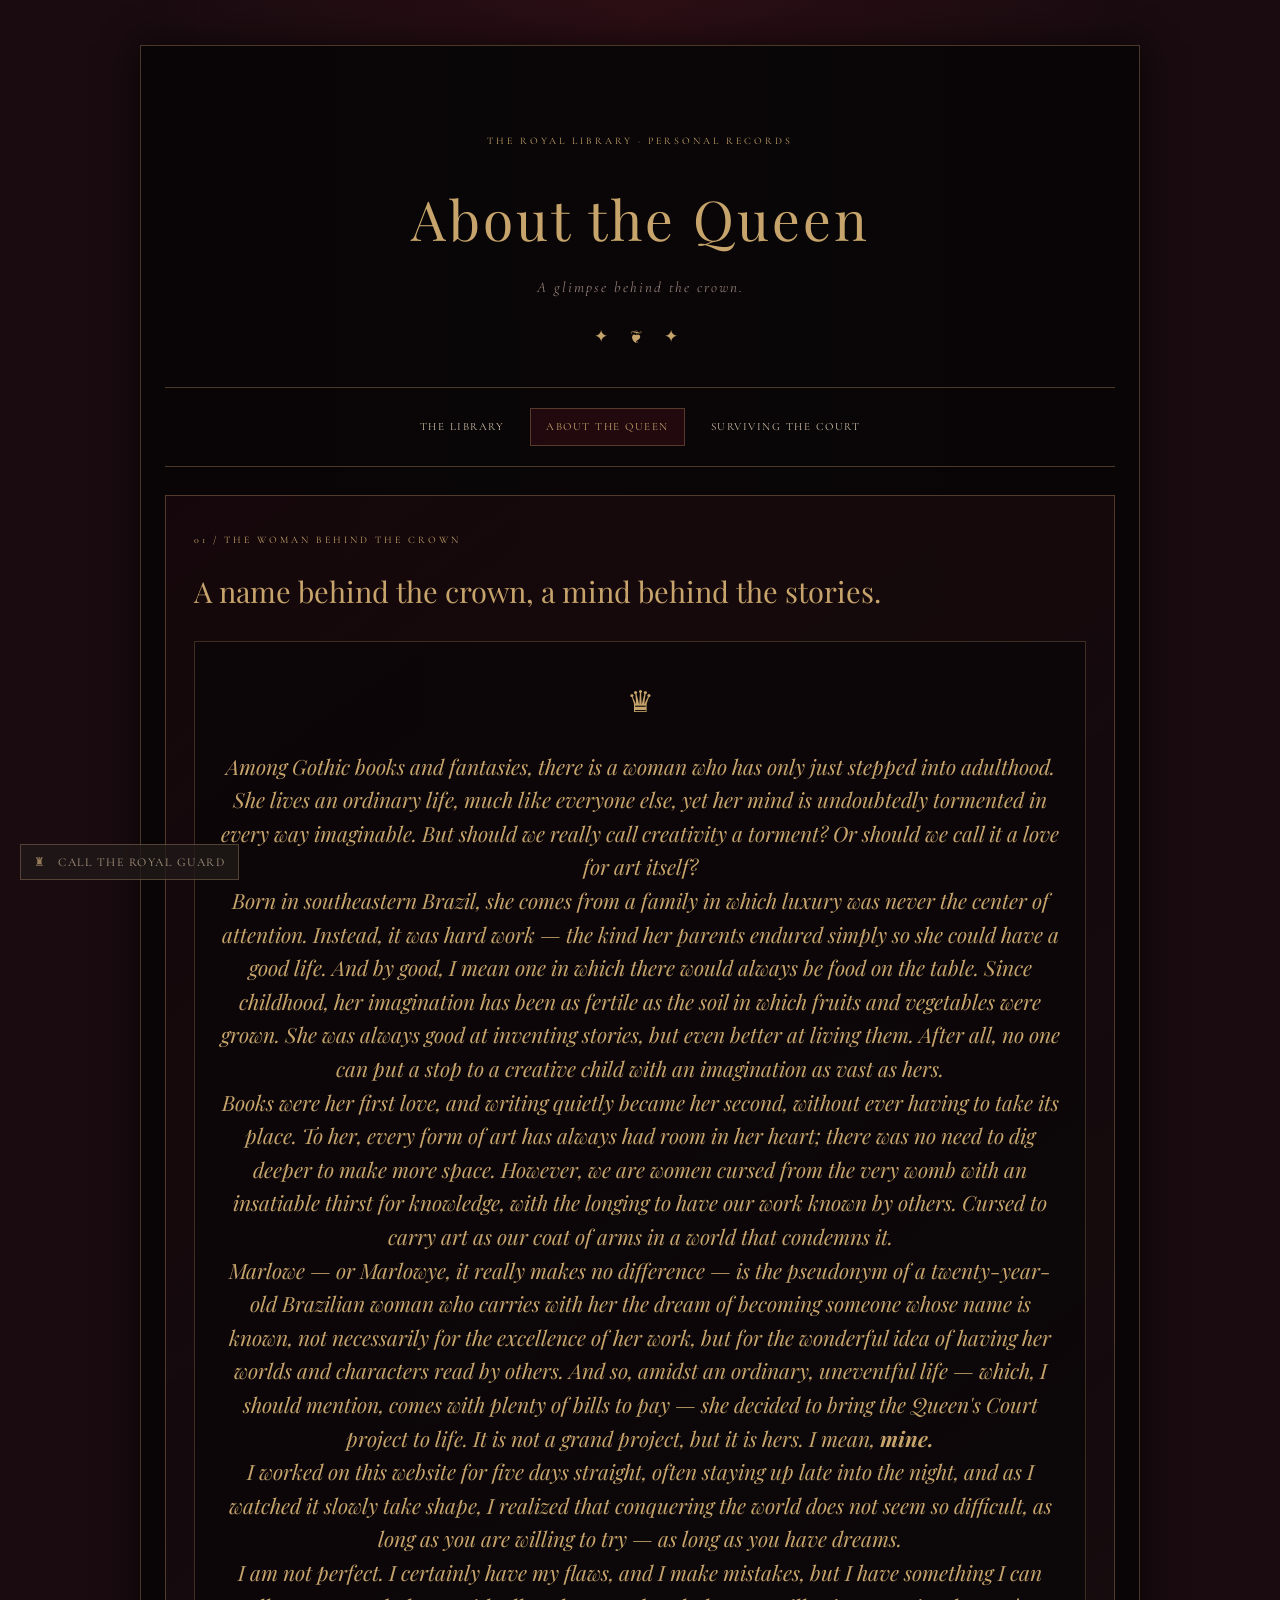
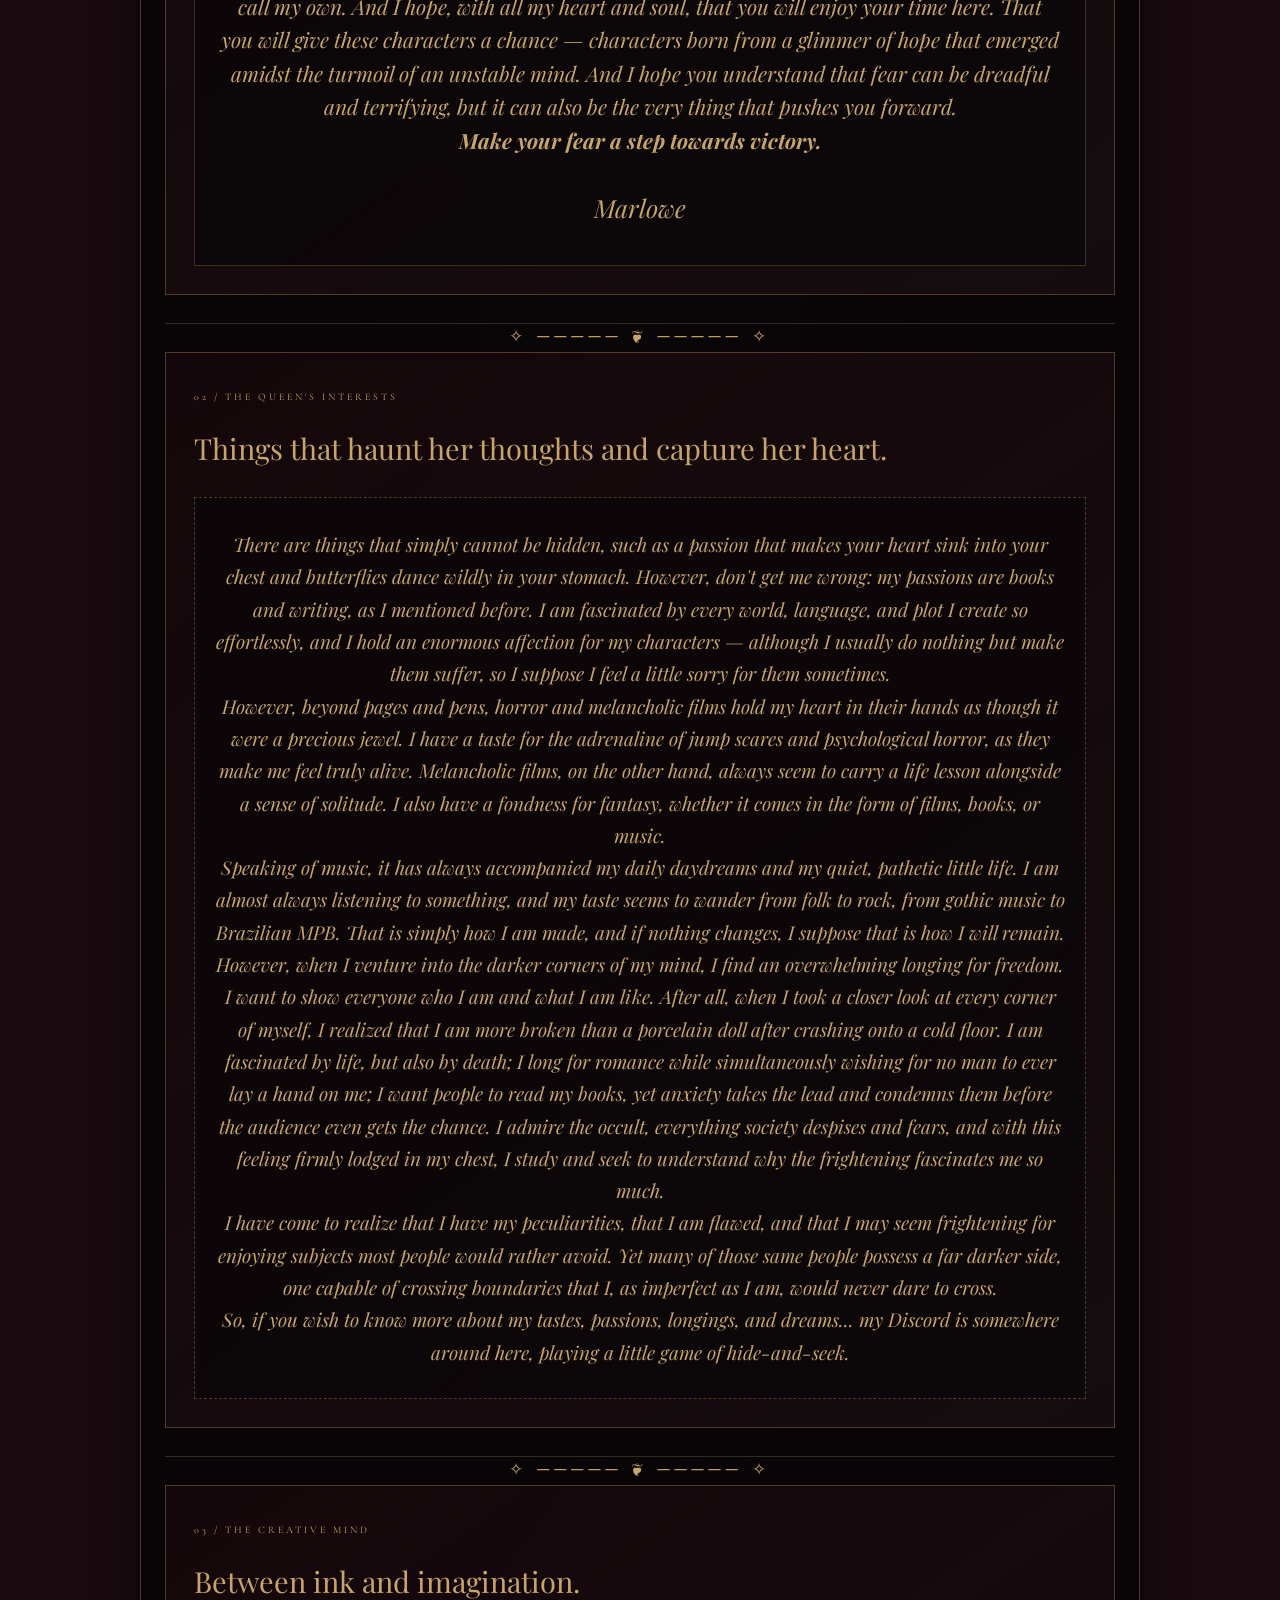
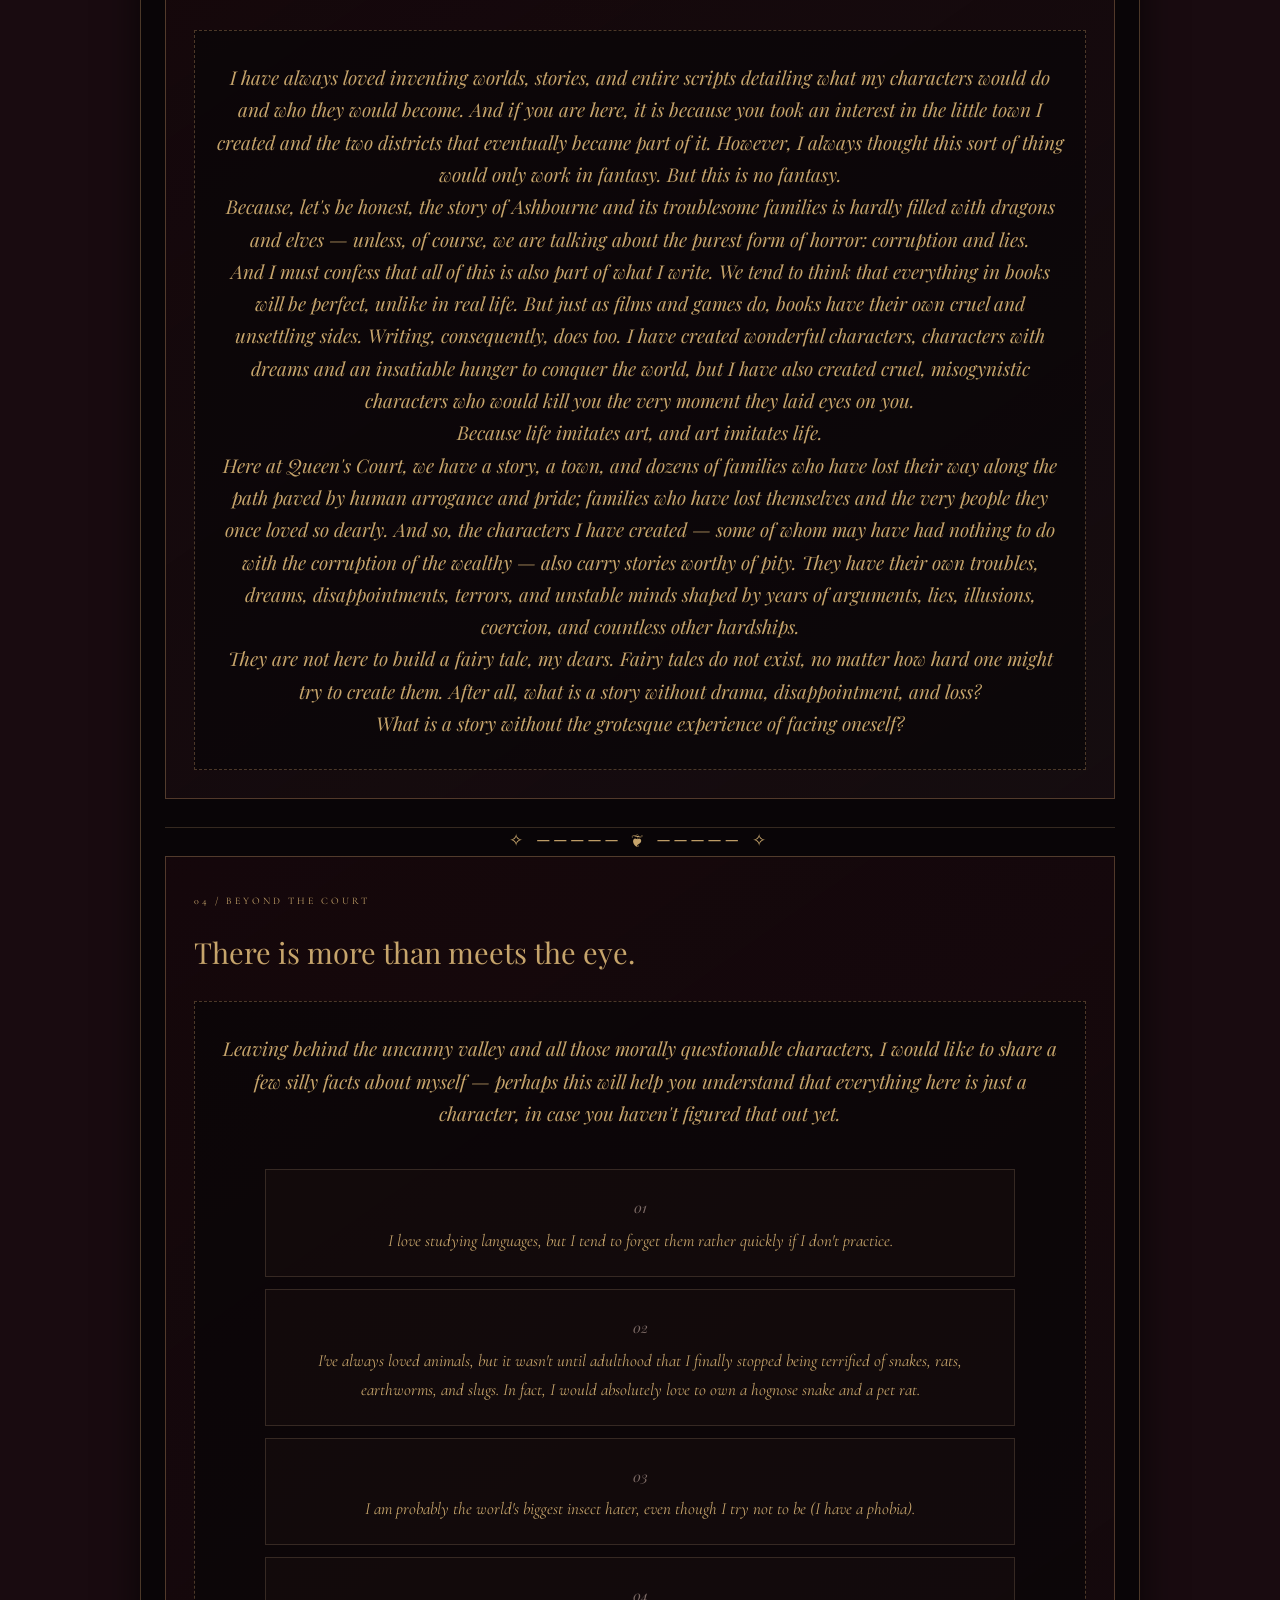
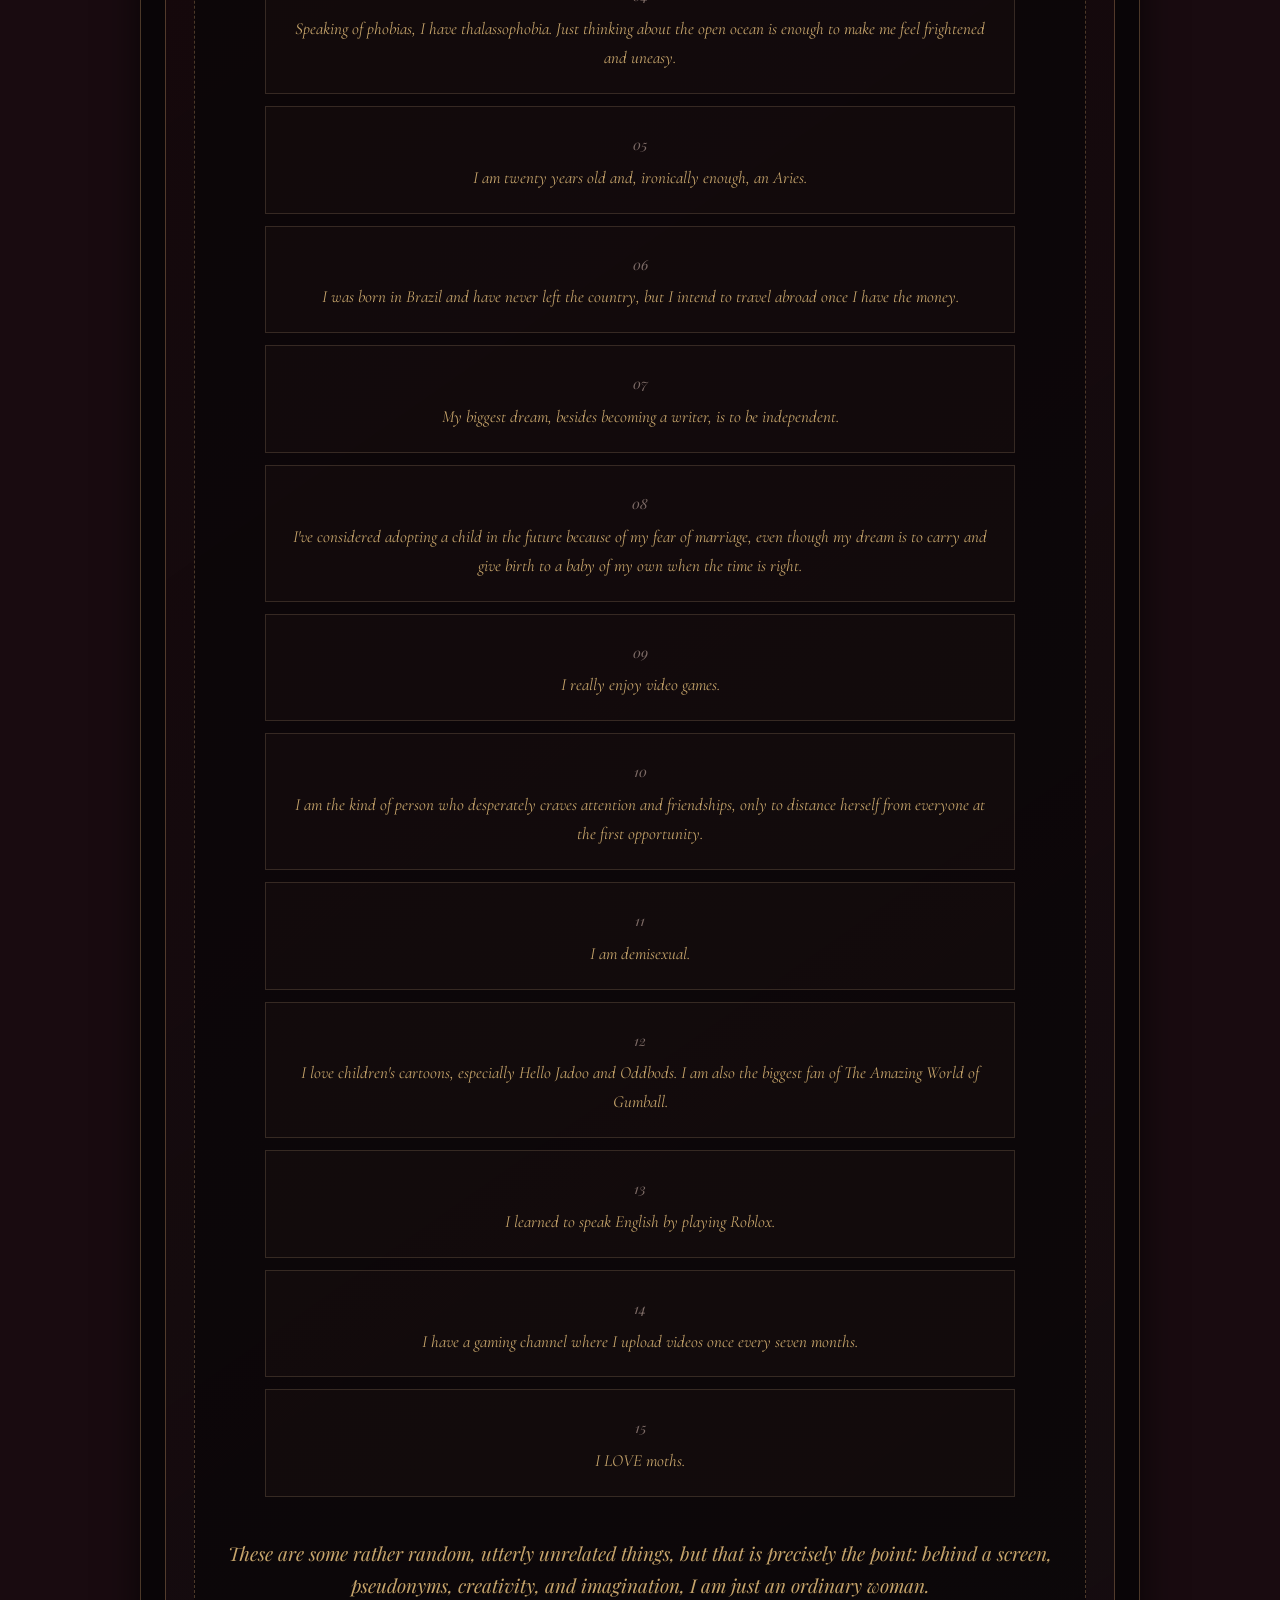
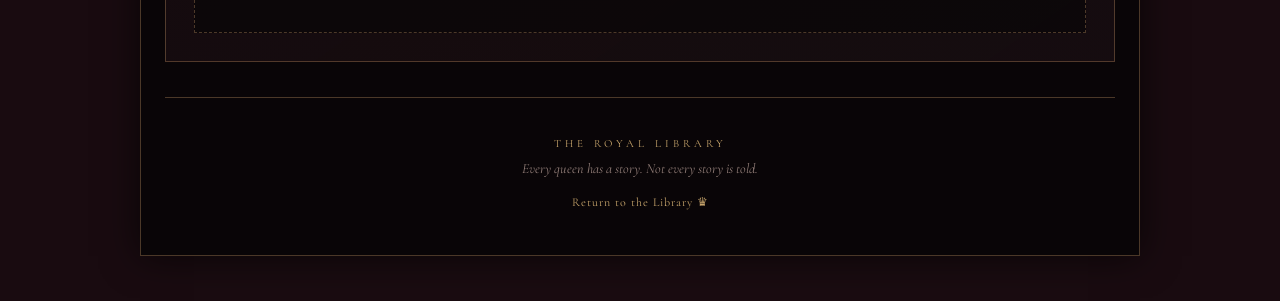
==== commit 44a47a83: "Update about.html" ====
--- a/about.html
+++ b/about.html
@@ -402,7 +402,534 @@
   }, 12000);
 })();
 </script>
-
+  <!-- ROYAL EMERGENCY PROTOCOL -->
+
+<div id="royal-protocol">
+  <button id="royal-call" type="button">
+    <span class="royal-call-symbol">♜</span>
+    CALL THE ROYAL GUARD
+  </button>
+
+  <div id="royal-overlay" aria-hidden="true">
+    <div id="royal-window" role="dialog" aria-modal="true"
+         aria-labelledby="royal-title">
+
+      <div class="royal-window-top">
+        <span>ROYAL LIBRARY // INTERNAL SYSTEM</span>
+        <span class="royal-status">UNSTABLE</span>
+      </div>
+
+      <div class="royal-window-heading">
+        <span class="royal-emblem">♜</span>
+        <h2 id="royal-title">ROYAL ASSISTANCE</h2>
+        <p class="royal-loading">The guards are being summoned...</p>
+        <span id="royal-connection">
+  ∙ Connection established
+</span>
+      </div>
+
+      <div class="royal-divider"></div>
+
+      <div class="royal-file-label">
+        RECOVERED INSTRUCTIONS
+        <span id="royal-file-number">FILE 001</span>
+      </div>
+
+      <div id="royal-message"></div>
+
+      <div class="royal-window-bottom">
+        <span>DO NOT DISTRIBUTE THIS FILE</span>
+        <span id="royal-timestamp">UNKNOWN TIME</span>
+      </div>
+
+      <button id="royal-close" type="button">
+        DISMISS TRANSMISSION
+      </button>
+
+    <p id="royal-error-warning">
+        ERROR: THIS MESSAGE WAS NOT WRITTEN BY THE ROYAL GUARD.
+      </p>
+</div>
+
+<style>
+/* ROYAL EMERGENCY PROTOCOL */
+
+#royal-call {
+  position: fixed;
+  bottom: 20px;
+  left: 20px;
+  z-index: 9998;
+
+  padding: 10px 13px;
+  background: #211a19;
+  color: #d5c3a5;
+  border: 1px solid rgba(190, 155, 115, .45);
+
+  font-family: 'Cormorant Garamond', serif;
+  font-size: 12px;
+  letter-spacing: 1.5px;
+  cursor: pointer;
+
+  opacity: .78;
+  transition: .3s ease;
+}
+
+#royal-call:hover {
+  opacity: 1;
+  transform: translateY(-3px);
+  box-shadow: 0 4px 15px rgba(0, 0, 0, .35);
+}
+
+.royal-call-symbol {
+  margin-right: 7px;
+  color: #b99b72;
+}
+
+/* OVERLAY */
+
+#royal-overlay {
+  position: fixed;
+  inset: 0;
+  z-index: 9999;
+
+  display: flex;
+  justify-content: center;
+  align-items: center;
+
+  padding: 20px;
+  background: rgba(5, 5, 7, .82);
+  backdrop-filter: blur(5px);
+
+  opacity: 0;
+  visibility: hidden;
+  transition: opacity .45s ease, visibility .45s ease;
+}
+
+#royal-overlay.active {
+  opacity: 1;
+  visibility: visible;
+}
+
+/* WINDOW */
+
+#royal-window {
+  width: 100%;
+  max-width: 480px;
+  max-height: 85vh;
+  overflow-y: auto;
+  box-sizing: border-box;
+
+  padding: 25px;
+
+  background: #171619;
+  color: #d4c9bc;
+  border: 1px solid rgba(183, 148, 108, .45);
+  box-shadow: 0 0 40px rgba(0, 0, 0, .65);
+
+  transform: translateY(20px) scale(.97);
+  transition: transform .45s ease;
+
+  font-family: 'Cormorant Garamond', serif;
+}
+
+#royal-overlay.active #royal-window {
+  transform: translateY(0) scale(1);
+}
+
+.royal-window-top,
+.royal-window-bottom {
+  display: flex;
+  justify-content: space-between;
+  align-items: center;
+  gap: 10px;
+
+  font-family: monospace;
+  font-size: 9px;
+  letter-spacing: 1px;
+  color: #84796f;
+}
+
+.royal-status {
+  color: #a66a61;
+}
+
+.royal-window-heading {
+  text-align: center;
+  padding: 25px 0 18px;
+}
+
+.royal-emblem {
+  display: block;
+  font-size: 30px;
+  color: #b99b72;
+  margin-bottom: 10px;
+}
+
+.royal-window-heading h2 {
+  font-family: 'Playfair Display', serif;
+  font-size: 21px;
+  font-weight: 500;
+  letter-spacing: 3px;
+  color: #d2b68f;
+  margin: 0 0 10px;
+}
+
+.royal-loading {
+  font-size: 14px;
+  font-style: italic;
+  color: #998d80;
+}
+
+.royal-connected {
+  display: none;
+  font-family: monospace;
+  font-size: 9px;
+  letter-spacing: 1px;
+  color: #8eaa87;
+}
+
+#royal-overlay.connected .royal-loading {
+  display: none;
+}
+
+#royal-overlay.connected .royal-connected {
+  display: block;
+}
+
+.royal-divider {
+  height: 1px;
+  background: rgba(183, 148, 108, .25);
+  margin: 12px 0 18px;
+}
+
+.royal-file-label {
+  display: flex;
+  justify-content: space-between;
+  gap: 10px;
+  margin-bottom: 18px;
+
+  font-family: monospace;
+  font-size: 9px;
+  letter-spacing: 1px;
+  color: #a68c6e;
+}
+
+#royal-message {
+  display: flex;
+  flex-direction: column;
+  gap: 15px;
+}
+
+.royal-instruction {
+  margin: 0;
+  padding-left: 12px;
+  border-left: 1px solid rgba(183, 148, 108, .4);
+
+  font-size: 16px;
+  line-height: 1.65;
+  color: #d3c8bd;
+
+  opacity: 0;
+  transform: translateX(-8px);
+  animation: royalTextReveal .6s ease forwards;
+}
+
+@keyframes royalTextReveal {
+  to {
+    opacity: 1;
+    transform: translateX(0);
+  }
+}
+
+.royal-window-bottom {
+  border-top: 1px solid rgba(183, 148, 108, .2);
+  padding-top: 16px;
+  margin-top: 25px;
+  color: #966d65;
+}
+
+#royal-close {
+  display: block;
+  width: 100%;
+  margin-top: 20px;
+  padding: 11px;
+
+  background: transparent;
+  border: 1px solid rgba(183, 148, 108, .35);
+  color: #b99b72;
+
+  font-family: monospace;
+  font-size: 10px;
+  letter-spacing: 2px;
+  cursor: pointer;
+  transition: .3s ease;
+}
+
+#royal-close:hover {
+  background: rgba(183, 148, 108, .1);
+  border-color: #b99b72;
+}
+
+.royal-error {
+  display: none;
+  margin: 16px 0 0;
+  color: #a66a61;
+  font-family: monospace;
+  font-size: 9px;
+  line-height: 1.6;
+  text-align: center;
+  letter-spacing: .5px;
+}
+
+#royal-overlay.show-error .royal-error {
+  display: block;
+  animation: royalTextReveal .7s ease both;
+}
+
+/* MOBILE */
+
+@media (max-width: 600px) {
+  #royal-call {
+    bottom: 12px;
+    left: 12px;
+    font-size: 10px;
+  }
+
+  #royal-window {
+    padding: 20px;
+  }
+
+  .royal-window-heading h2 {
+    font-size: 18px;
+  }
+
+  .royal-instruction {
+    font-size: 15px;
+  }
+}
+
+@media (prefers-reduced-motion: reduce) {
+  #royal-overlay,
+  #royal-window,
+  #royal-call {
+    transition: none;
+  }
+
+  .royal-instruction {
+    animation: none;
+    opacity: 1;
+    transform: none;
+  }
+}
+  
+/* ROYAL ASSISTANCE - CUSTOM SCROLLBAR */
+
+#royal-window {
+  scrollbar-width: thin;
+  scrollbar-color: #80694f #171619;
+}
+
+#royal-window::-webkit-scrollbar {
+  width: 5px;
+}
+
+#royal-window::-webkit-scrollbar-track {
+  background: #171619;
+}
+
+#royal-window::-webkit-scrollbar-thumb {
+  background: #80694f;
+  border-radius: 10px;
+}
+
+#royal-window::-webkit-scrollbar-thumb:hover {
+  background: #b99b72;
+}
+  
+
+#royal-error-warning {
+  display: block;
+  width: fit-content;
+  margin: 0 auto;
+  text-align: center;
+  font-family: monospace !important;
+  font-size: 10px !important;
+  letter-spacing: 1px;
+  color: #a65b55 !important;
+  animation: royalWarningGlitch 2s infinite !important;
+}
+
+@keyframes royalWarningGlitch {
+  0%, 88%, 100% {
+    transform: translateX(0);
+    opacity: 1;
+    text-shadow: none;
+  }
+  90% {
+    transform: translateX(-2px);
+    text-shadow: 2px 0 #d16b63;
+  }
+  92% {
+    transform: translateX(2px);
+    text-shadow: -2px 0 #80694f;
+  }
+  94% {
+    transform: translateX(-1px);
+    text-shadow: 1px 0 #d16b63;
+  }
+  96% {
+    transform: translateX(0);
+    text-shadow: none;
+  }
+}
+
+
+
+/* ROYAL ASSISTANCE — CONNECTION STATUS */
+
+#royal-connection {
+   color: #8caa79;
+  animation: connectionPulse 2.5s ease-in-out infinite;
+}
+
+@keyframes connectionPulse {
+  0%, 100% {
+    opacity: 1;
+  }
+  50% {
+    opacity: 0.25;
+  }
+}
+  
+</style>
+
+<script>
+(function () {
+  const callButton = document.getElementById('royal-call');
+  const overlay = document.getElementById('royal-overlay');
+  const closeButton = document.getElementById('royal-close');
+  const messageBox = document.getElementById('royal-message');
+  const fileNumber = document.getElementById('royal-file-number');
+  const timestamp = document.getElementById('royal-timestamp');
+
+  if (!callButton || !overlay || !closeButton || !messageBox) return;
+
+  const transmissions = [
+    {
+      number: 'FILE 001',
+      messages: [
+        'If you have taken something belonging to one of the inhabitants, return it without making any sudden movements.',
+        "If you find the priest's Bible filled with photographs of young girls, burn the photographs. Do not return the Bible.",
+        'If someone knocks three times and introduces themselves as a member of the Ashford family, do not open the door.',
+        'If the guards arrive before you finish reading this message, pretend you never called.'
+      ],
+      error: true
+    },
+    {
+      number: 'FILE 002',
+      messages: [
+        "If the lights inside Crowley's antique shop turn on by themselves, leave the street.",
+        'Do not follow the sound of a child laughing through the alleys of Moonlit.',
+        'If a Fletcher offers you a drink without asking your name, accept it. Refusing might be more suspicious.',
+        'Should you see someone standing at the end of the street, do not wave. They might wave back.'
+      ],
+      error: false
+    },
+    {
+      number: 'FILE 003',
+      messages: [
+        'If you hear someone crying inside Beaumont Church after midnight, do not investigate. The church is supposed to be empty.',
+        'Never accept a drink from a Whitmore. They have a peculiar understanding of hospitality.',
+        'If an Ashcroft asks you to keep a secret, remember that their family has already kept too many.',
+        'Do not ask the Queen how she knows your name.'
+      ],
+      error: true
+    },
+    {
+      number: 'FILE 004',
+      messages: [
+        'If you find a door that was not there yesterday, do not try the handle.',
+        'Should you encounter a woman in a white dress in the streets of Moonlit, do not ask her where she is going. She is not lost.',
+        'If your reflection moves before you do, look away.',
+        'The Royal Guard has no record of sending this transmission.'
+      ],
+      error: true
+    }
+  ];
+
+  let active = false;
+  let previousFile = -1;
+  let openingTimer;
+  let errorTimer;
+
+  function openProtocol() {
+    if (active) return;
+
+    active = true;
+    clearTimeout(openingTimer);
+    clearTimeout(errorTimer);
+
+    let index;
+    do {
+      index = Math.floor(Math.random() * transmissions.length);
+    } while (index === previousFile && transmissions.length > 1);
+
+    previousFile = index;
+    const file = transmissions[index];
+
+    messageBox.innerHTML = '';
+    fileNumber.textContent = file.number;
+    timestamp.textContent = 'TIME: ' + new Date().toLocaleTimeString();
+
+    overlay.classList.remove('connected', 'show-error');
+    overlay.classList.add('active');
+    overlay.setAttribute('aria-hidden', 'false');
+
+    callButton.textContent = 'SUMMONING...';
+
+    openingTimer = setTimeout(() => {
+      overlay.classList.add('connected');
+
+      file.messages.forEach((message, i) => {
+        const paragraph = document.createElement('p');
+        paragraph.className = 'royal-instruction';
+        paragraph.textContent = '> ' + message;
+        paragraph.style.animationDelay = (i * 0.55) + 's';
+        messageBox.appendChild(paragraph);
+      });
+
+      if (file.error) {
+        errorTimer = setTimeout(() => {
+          overlay.classList.add('show-error');
+        }, 3200);
+      }
+
+      callButton.textContent = 'CALL THE ROYAL GUARD';
+    }, 1400);
+  }
+
+  function closeProtocol() {
+    active = false;
+    clearTimeout(openingTimer);
+    clearTimeout(errorTimer);
+
+    overlay.classList.remove('active', 'connected', 'show-error');
+    overlay.setAttribute('aria-hidden', 'true');
+    callButton.textContent = 'CALL THE ROYAL GUARD';
+  }
+
+  callButton.addEventListener('click', openProtocol);
+  closeButton.addEventListener('click', closeProtocol);
+
+  overlay.addEventListener('click', function (event) {
+    if (event.target === overlay) closeProtocol();
+  });
+
+  document.addEventListener('keydown', function (event) {
+    if (event.key === 'Escape' && active) closeProtocol();
+  });
+})();
+</script>
 </body>
 </html>
 
